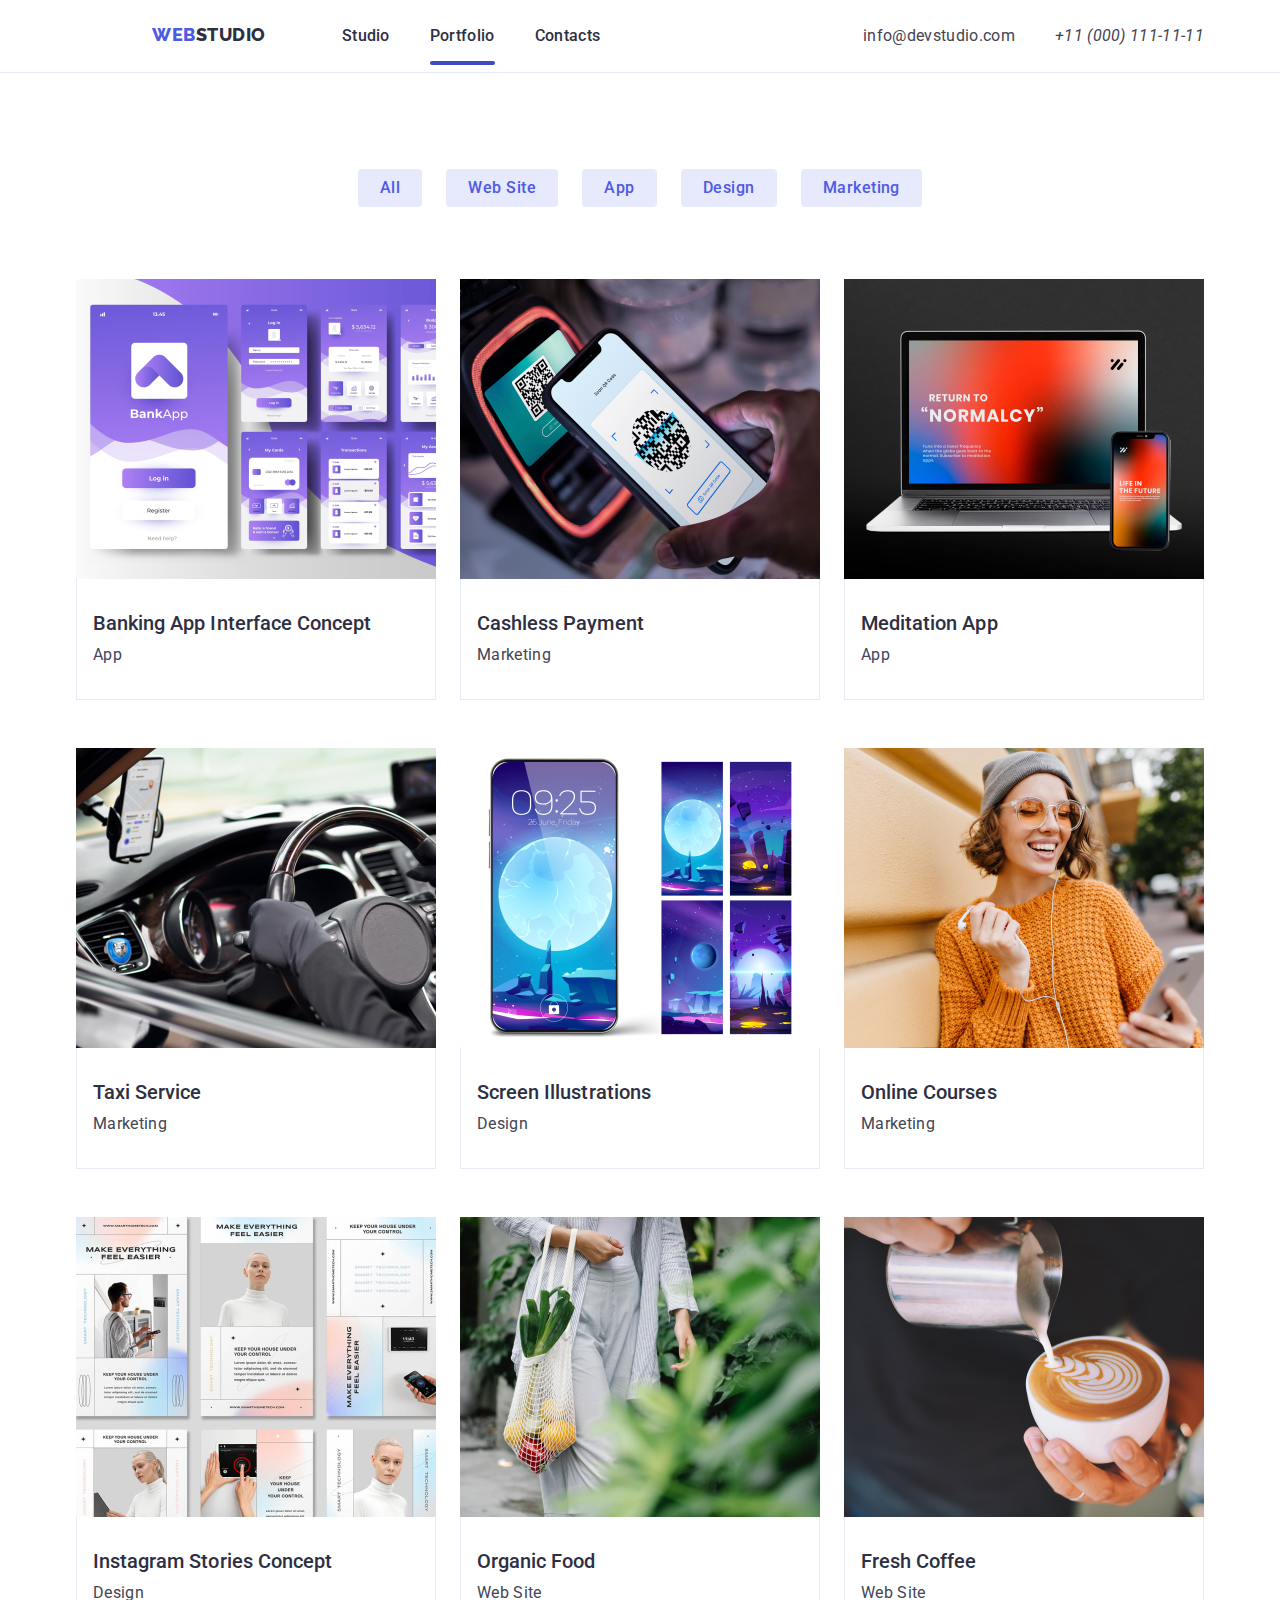
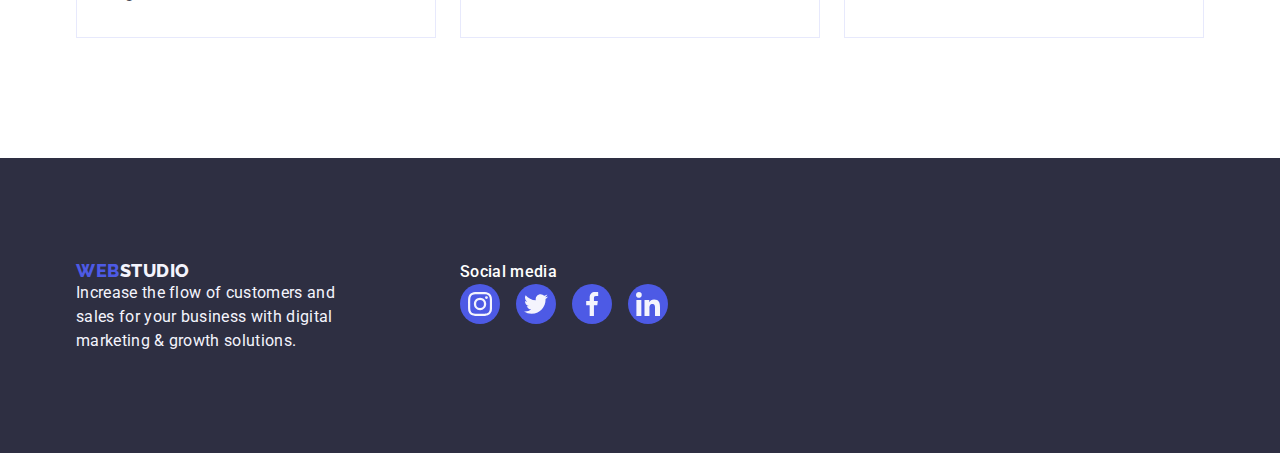
==== portfolio.html @ 5e553ab0 "Wersja do sprawdzeni" ====
<!DOCTYPE html>
<html lang="pl">
  <head>
    <meta charset="utf-8" />
    <meta name="viewport" content="width=device-width, initial-scale=1" />
    <link
      rel="stylesheet"
      href="https://cdnjs.cloudflare.com/ajax/libs/modern-normalize/1.1.0/modern-normalize.min.css"
    />
    <link rel="stylesheet" href="css/styles.css" />
    <link rel="preconnect" href="https://fonts.googleapis.com" />
    <link rel="preconnect" href="https://fonts.gstatic.com" crossorigin />
    <link
      href="https://fonts.googleapis.com/css2?family=Raleway:wght@700&family=Roboto:wght@400;500;700;900&display=swap"
      rel="stylesheet"
    />
    <title>Portfolio</title>
  </head>

  <body>
    <header class="composition">
      <div class="header">
        <div class="container">
          <div class="head">
            <nav class="navigation">
              <a href="index.html" class="navigation-logo"
                ><span class="navigation-logo-color"> WEB</span>STUDIO</a
              >
              <ul class="navigation-list list">
                <li class="navigation-list-item">
                  <a class="navigation-list-link link" href="index.html"
                    >Studio</a
                  >
                </li>
                <li class="navigation-list-item">
                  <a
                    class="navigation-list-link current link"
                    href="portfolio.html"
                    >Portfolio</a
                  >
                </li>
                <li class="navigation-list-item">
                  <a class="navigation-list-link link" href="#">Contacts</a>
                </li>
              </ul>
            </nav>
            <address class="address">
              <a class="address-mail link" href="mailto:info@devstudio.com"
                >info@devstudio.com</a
              >
              <a class="address-phone-number link" href="tel:+110001111111"
                >+11 (000) 111-11-11</a
              >
            </address>
          </div>
        </div>
      </div>
    </header>
    <main class="composition">
      <div class="main-portfolio">
        <div class="container">
          <section class="search">
            <button class="search-btn" type="button">All</button>
            <button class="search-btn" type="button">Web Site</button>
            <button class="search-btn" type="button">App</button>
            <button class="search-btn" type="button">Design</button>
            <button class="search-btn" type="button">Marketing</button>
          </section>
        </div>
        <section class="container">
          <ul class="main-portfolio-section list">
            <li class="portfolio-main-list-section">
              <img
                src="images/portfolio/Banking_app.jpg"
                alt="Banging app interface"
                width="360"
                height="300"
              />
              <div class="portfolio-main-list-card">
                <h2 class="portfolio-main-list-text">
                  Banking App Interface Concept
                </h2>
                <figure class="portfolio-main-list-description">App</figure>
              </div>
              <div class="portfolio-overlay">
                <p class="portfolio-overlay-text">
                  14 Stylish and User-Friendly App Design Concepts · Task
                  Manager App · Calorie Tracker App · Exotic Fruit Ecommerce App
                  · Cloud Storage App
                </p>
              </div>
            </li>
            <li class="portfolio-main-list-section">
              <img
                src="images/portfolio/Cashless_payment.jpg"
                alt="Cashless payment"
                width="360"
                height="300"
              />
              <div class="portfolio-main-list-card">
                <h2 class="portfolio-main-list-text">Cashless Payment</h2>
                <figure class="portfolio-main-list-description">
                  Marketing
                </figure>
              </div>
              <div class="portfolio-overlay">
                <p class="portfolio-overlay-text">
                  14 Stylish and User-Friendly App Design Concepts · Task
                  Manager App · Calorie Tracker App · Exotic Fruit Ecommerce App
                  · Cloud Storage App
                </p>
              </div>
            </li>
            <li class="portfolio-main-list-section">
              <img
                src="images/portfolio/Meditation_app.jpg"
                alt="Meditation app"
                width="360"
                height="300"
              />
              <div class="portfolio-main-list-card">
                <h2 class="portfolio-main-list-text">Meditation App</h2>
                <figure class="portfolio-main-list-description">App</figure>
              </div>
              <div class="portfolio-overlay">
                <p class="portfolio-overlay-text">
                  14 Stylish and User-Friendly App Design Concepts · Task
                  Manager App · Calorie Tracker App · Exotic Fruit Ecommerce App
                  · Cloud Storage App
                </p>
              </div>
            </li>
            <li class="portfolio-main-list-section">
              <img
                src="images/portfolio/Taxi_service.jpg"
                alt="Taxi service"
                width="360"
                height="300"
              />
              <div class="portfolio-main-list-card">
                <h2 class="portfolio-main-list-text">Taxi Service</h2>
                <figure class="portfolio-main-list-description">
                  Marketing
                </figure>
              </div>
              <div class="portfolio-overlay">
                <p class="portfolio-overlay-text">
                  14 Stylish and User-Friendly App Design Concepts · Task
                  Manager App · Calorie Tracker App · Exotic Fruit Ecommerce App
                  · Cloud Storage App
                </p>
              </div>
            </li>
            <li class="portfolio-main-list-section">
              <img
                src="images/portfolio/Screen_ilustrations.jpg"
                alt="Screen Illustrations"
                width="360"
                height="300"
              />
              <div class="portfolio-main-list-card">
                <h2 class="portfolio-main-list-text">Screen Illustrations</h2>
                <figure class="portfolio-main-list-description">Design</figure>
              </div>
              <div class="portfolio-overlay">
                <p class="portfolio-overlay-text">
                  14 Stylish and User-Friendly App Design Concepts · Task
                  Manager App · Calorie Tracker App · Exotic Fruit Ecommerce App
                  · Cloud Storage App
                </p>
              </div>
            </li>
            <li class="portfolio-main-list-section">
              <img
                src="images/portfolio/Online_courses.jpg"
                alt="Smiling girl"
                width="360"
                height="300"
              />
              <div class="portfolio-main-list-card">
                <h2 class="portfolio-main-list-text">Online Courses</h2>
                <figure class="portfolio-main-list-description">
                  Marketing
                </figure>
              </div>
              <div class="portfolio-overlay">
                <p class="portfolio-overlay-text">
                  14 Stylish and User-Friendly App Design Concepts · Task
                  Manager App · Calorie Tracker App · Exotic Fruit Ecommerce App
                  · Cloud Storage App
                </p>
              </div>
            </li>
            <li class="portfolio-main-list-section">
              <img
                src="images/portfolio/Instagram_stories.jpg"
                alt="Instagram stories Concept"
                width="360"
                height="300"
              />
              <div class="portfolio-main-list-card">
                <h2 class="portfolio-main-list-text">
                  Instagram Stories Concept
                </h2>
                <figure class="portfolio-main-list-description">Design</figure>
              </div>
              <div class="portfolio-overlay">
                <p class="portfolio-overlay-text">
                  14 Stylish and User-Friendly App Design Concepts · Task
                  Manager App · Calorie Tracker App · Exotic Fruit Ecommerce App
                  · Cloud Storage App
                </p>
              </div>
            </li>
            <li class="portfolio-main-list-section">
              <img
                src="images/portfolio/Organic_food.jpg"
                alt="Organic Food"
                width="360"
                height="300"
              />
              <div class="portfolio-main-list-card">
                <h2 class="portfolio-main-list-text">Organic Food</h2>
                <figure class="portfolio-main-list-description">
                  Web Site
                </figure>
              </div>
              <div class="portfolio-overlay">
                <p class="portfolio-overlay-text">
                  14 Stylish and User-Friendly App Design Concepts · Task
                  Manager App · Calorie Tracker App · Exotic Fruit Ecommerce App
                  · Cloud Storage App
                </p>
              </div>
            </li>
            <li class="portfolio-main-list-section">
              <img
                src="images/portfolio/Fresh_coffee.jpg"
                alt="Coffee"
                width="360"
                height="300"
              />
              <div class="portfolio-main-list-card">
                <h2 class="portfolio-main-list-text">Fresh Coffee</h2>
                <figure class="portfolio-main-list-description">
                  Web Site
                </figure>
              </div>
              <div class="portfolio-overlay">
                <p class="portfolio-overlay-text">
                  14 Stylish and User-Friendly App Design Concepts · Task
                  Manager App · Calorie Tracker App · Exotic Fruit Ecommerce App
                  · Cloud Storage App
                </p>
              </div>
            </li>
          </ul>
        </section>
      </div>
    </main>
    <footer class="composition">
      <div class="footer">
        <div class="container">
          <div class="footer-container-logo">
            <a href="index.html" class="navigation-logo logo-footer"
              ><span class="navigation-logo-color"> WEB</span>STUDIO
            </a>
            <p class="footer-mission">
              Increase the flow of customers and sales for your business with
              digital marketing & growth solutions.
            </p>
          </div>
          <div class="footer-container-social">
            <h3 class="footer-container-social-h3">social media</h3>
            <ul class="footer-container-social-icon">
              <li class="list">
                <a href="#0">
                  <svg
                    class="footer-container-social-icon-background"
                    width="40"
                    height="40"
                  >
                    <use
                      width="24"
                      height="24"
                      x="8"
                      y="8"
                      href="./images/icons.svg#icon-instagram-2"
                    ></use></svg
                ></a>
              </li>
              <li class="list">
                <a href="#0">
                  <svg
                    class="footer-container-social-icon-background"
                    width="40"
                    height="40"
                  >
                    <use
                      width="24"
                      height="24"
                      x="8"
                      y="8"
                      href="./images/icons.svg#icon-twitter-1"
                    ></use></svg
                ></a>
              </li>
              <li class="list">
                <a href="#0">
                  <svg
                    class="footer-container-social-icon-background"
                    width="40"
                    height="40"
                  >
                    <use
                      width="24"
                      height="24"
                      x="8"
                      y="8"
                      href="./images/icons.svg#icon-facebook-1"
                    ></use></svg
                ></a>
              </li>
              <li class="list">
                <a href="#0">
                  <svg
                    class="footer-container-social-icon-background"
                    width="40"
                    height="40"
                  >
                    <use
                      width="24"
                      height="24"
                      x="8"
                      y="8"
                      href="./images/icons.svg#icon-linkedin-1"
                    ></use></svg
                ></a>
              </li>
            </ul>
          </div>
        </div>
      </div>
    </footer>
  </body>
</html>
---- css/styles.css ----
:root {
  --main-font: 'Roboto';
  --secondary-font: 'Raleway';
  --iris: #4d5ae5;
  --ocean: #404bbf;
  --navyblue: #2e2f42;
  --green: #31d0aa;
  --slate: #434455;
  --lightslate: #8e8f99;
  --cornflower: #e7e9fc;
  --cloud: #f4f4fd;
  --navybluemodal: rgba(46, 47, 66, 0.4);
  --grey: rgba(46, 47, 66, 0.7);
  --white: #fff;
  --dairy: #fcfcfc;
}

body {
  font-family: var(--main-font), var(--secondary-font), sans-serif;
  background-color: var(--white);
  color: var(--navyblue);
}

.list {
  list-style-type: none;
}

.link {
  text-decoration: none;
  list-style-type: none;
}

.container {
  max-width: 1158px;
  margin: 0px auto;
  padding: 0 15px;
}

.composition {
  display: flex;
  justify-content: center;
}
/* ##### COMPONENTS ##### */
* {
  margin: 0px;
  padding: 0px;
}

/* ##### END COMPONENTS ##### */

/* ##### HEADER ##### */
.header {
  width: 1440px;
  border-bottom: 1px solid var(--cornflower);
  background: var(--white);
}

.head {
  display: flex;
  background: var(--white);
  justify-content: center;
  align-items: center;
  padding: 24px 0;
}
.head {
  display: flex;
  padding-left: 76px;
  align-items: center;
}

.head .navigation {
  display: flex;
  flex-direction: row;
}

.head .navigation-list {
  display: flex;
  padding-left: 76px;
  gap: 40px;
  align-items: center;
  flex-direction: row;
}

.head .address {
  display: flex;
  margin-left: auto;
  align-items: center;
  gap: 40px;
}

.navigation-logo {
  font-family: var(--secondary-font);
  color: var(--navyblue);
  font-weight: 800;
  font-size: 18px;
  line-height: 1.166;
  letter-spacing: 0.54px;
  text-decoration: none;
}
.navigation-logo:active {
  color: var(--navyblue);
}
.navigation-logo-color {
  color: var(--iris);
}

.link:visited {
  text-decoration: none;
}
.navigation-list-link {
  color: var(--navyblue);
  font-weight: 500;
  font-size: 16px;
  line-height: 1.5;
  list-style-type: none;
  letter-spacing: 0.32px;
}

.navigation-list-link:hover,
.navigation-list-link:focus,
.address-mail:hover,
.address-mail:focus,
.address-phone-number:hover,
.address-phone-number:focus {
  color: var(--ocean);
  transition: color cubic-bezier(0.4, 0, 0.2, 1) 250ms;
}
.navigation-list .current {
  position: relative;
}
.navigation-list .current::after {
  content: '';
  position: absolute;
  bottom: -20px;
  left: 0px;
  width: 100%;
  height: 4px;
  background: var(--ocean);
  border-radius: 2px;
}

.address-mail {
  font-style: normal;
}

.address-mail,
.address-phone-number {
  font-size: 16px;
  line-height: 1.5;
  letter-spacing: 0.32px;
  color: var(--slate);
}

/* ##### END HEADER ##### */

/* ##### MAIN ##### */
.section {
  display: flex;
  justify-content: center;
  align-items: center;
  width: 1440px;
}
.main > .section {
  padding: 120px 0px 0 0px;
}

.main > .section:first-child {
  padding: 188px 457px;
  max-width: 1440px;
  height: 600px;
  background-color: var(--navyblue);
  background: linear-gradient(rgba(46, 47, 66, 0.7), rgba(46, 47, 66, 0.7)),
    url('https://s3-alpha-sig.figma.com/img/7c8d/46d4/7e83b6c8ee4603ea892aa8aaebb3c5fe?Expires=1698624000&Signature=aGT5mwKkYtxeJ5qNd8kCYCpjpk6tlyXxhqmE6oCc2IS1Hy7IgMCgLRA~kX7S7DoM9Jr93JlGVG62akrlSMIRQ-vE9IXuMt0IUcTLXztinrEcHN1GaiopyOLXqv72piSOCHYYSlSZ7rUbfDLuAnpJAI~1yL8xqCtF30YWQ9QxPLbc5Z8gENQ17ik~wSvSva0BYOW9l64m6Mv~1j4SkTKJBZOmdc1NDu~aPzuMauCQNOJt3KfEAyn4RQ-FyQJEBdzBK5XUmqgTjJ1d8oO8hgmrJ2lvqst1Vmu7WbgkA8i4Cu2xD-c~7iHDGppFfjpf45W~BYEjJ7IXfcPa2rXtJbwIqg__&Key-Pair-Id=APKAQ4GOSFWCVNEHN3O4');
  background-size: cover;
  background-position: center;
}
.main > .section > .container {
  display: flex;
  align-items: center;
  flex-direction: column;
}
.main-texth1 {
  width: 496px;
  height: 120px;
  font-size: 56px;
  line-height: 1.071;
  text-align: center;
  letter-spacing: 1.12px;
  color: var(--white);
  margin-bottom: 46px;
}

.modal-btn {
  font-weight: 500;
  font-size: 16px;
  line-height: 24px;
  gap: 10px;
  display: flex;
  align-items: center;
  text-align: center;
  letter-spacing: 0.64px;
  color: var(--white);
  background: var(--iris);
  box-shadow: 0px 4px 4px rgba(0, 0, 0, 0.15);
  border: none;
  border-radius: 4px;
  padding: 16px 32px;
}

.modal-btn:hover,
.modal-btn:focus {
  background-color: var(--ocean);
  cursor: pointer;
  transition: background-color cubic-bezier(0.4, 0, 0.2, 1) 250ms;
}
/* ##### SECOND SECTION ##### */
.main-list {
  display: flex;
  justify-content: center;
  text-decoration: none;
  list-style-type: none;
  gap: 24px;
}

.main-list-texth3 {
  font-size: 20px;
  font-weight: 500;
  line-height: 1.143;
  letter-spacing: 0.03em;
  margin-bottom: 8px;
  text-transform: capitalize;
}

.main-list-texth3::first-letter {
  text-transform: uppercase;
}

.main-list-undertitle {
  font-family: 'Roboto';
  font-size: 16px;
  line-height: 1.5;
  letter-spacing: 0.32px;
  color: var(--slate);
  width: 264px;
}

.main-list-icon {
  width: 264px;
  height: 112px;
  border-radius: 4px;
  background: var(--cloud);
  padding: 24px 100px;
}

/* ##### SECOND SECTION EDN ##### */

/* ##### THIRD/FOURTH SECTION ##### */
.main > .section:nth-child(3) {
  padding-bottom: 120px;
}

.main > .section:nth-child(4) {
  background: var(--cloud, #f4f4fd);
  padding-bottom: 120px;
}
.main > .section:nth-child(5) {
  padding-bottom: 120px;
}

.main-texth2 {
  font-size: 36px;
  line-height: 1.166;
  text-align: center;
  letter-spacing: 0.03em;
  padding-bottom: 72px;
  text-transform: capitalize;
}

.main-list-team {
  display: flex;
  justify-content: center;
  text-decoration: none;
  list-style-type: none;
  gap: 24px;
}
.main-list-team-piciture {
  display: inline-flex;
  flex-direction: column;
  border-radius: 0px 0px 4px 4px;
  background: var(--white, #fff);
  box-shadow: 0px 2px 1px 0px rgba(46, 47, 66, 0.08),
    0px 1px 1px 0px rgba(46, 47, 66, 0.16),
    0px 1px 6px 0px rgba(46, 47, 66, 0.08);
}
.main-list-team-text {
  font-weight: 500;
  font-size: 20px;
  line-height: 1.187;
  text-align: center;
  letter-spacing: 0.03em;
  margin-top: 32px;
}

.main-list-team-under {
  font-size: 16px;
  line-height: 19px;
  text-align: center;
  letter-spacing: 0.03em;
  color: var(--slate);
  margin: 8px 0 8px 0;
}

.main-list-team-icon {
  display: flex;
  align-items: center;
  justify-content: center;
  gap: 24px;
  margin-bottom: 32px;
}

.main-list-team-icon-background {
  background-color: var(--iris);
  border-radius: 50%;
}

.main-list-team-icon-background:hover,
.main-list-team-icon-background:focus {
  background-color: var(--ocean);
  cursor: pointer;
  transition: background-color cubic-bezier(0.4, 0, 0.2, 1) 250ms;
}

.main-list-piciture-icon {
  border-radius: 4px;
  border: 1px solid var(--lightslate);
  padding: 16px 32px;
  fill: var(--lightslate);
}

.main-list-piciture-icon:hover,
.main-list-piciture-icon:focus {
  border: 1px solid var(--ocean);
  fill: var(--ocean);
  cursor: pointer;
  transition-property: border, fill;
  transition-duration: 250ms;
  transition-timing-function: cubic-bezier(0.4, 0, 0.2, 1);
}
/* ##### END MAIN ##### */

/* ##### FOOTER ##### */
.footer .logo-footer {
  color: var(--cloud);
  font-weight: 800;
}
.footer {
  background: var(--navyblue);
  padding-top: 101.5px;
  width: 1440px;
}

.footer-mission {
  font-family: var(--main-font);
  color: var(--cloud);
  font-size: 16px;
  line-height: 24px;
  letter-spacing: 0.32px;
  width: 264px;
  height: 72px;
}
.footer-container-logo {
  padding-right: 120px;
}

.footer-container-social {
  width: 208px;
  height: 80px;
}

.footer-container-social-h3 {
  font-size: 16px;
  font-style: normal;
  font-weight: 500;
  line-height: 24px;
  letter-spacing: 0.32px;
  color: var(--white);
}
.footer-container-social-h3::first-letter {
  text-transform: uppercase;
}

.footer > .container {
  display: flex;
  padding-bottom: 100px;
}
.footer-container-social-icon {
  display: flex;
  align-items: center;
  justify-content: center;
  gap: 16px;
}

.footer-container-social-icon-background {
  background-color: var(--iris);
  border-radius: 50%;
}

.footer-container-social-icon-background:hover,
.footer-container-social-icon-background:focus {
  background-color: var(--green);
  cursor: pointer;
  transition: background-color cubic-bezier(0.4, 0, 0.2, 1) 250ms;
}
/* ##### END FOOTER ##### */

/* ################# PORTFOLIO ################## */

/* ##### FILTR ##### */
.search {
  display: flex;
  justify-content: center;
  flex-wrap: wrap;
  gap: 24px;
  padding: 96px 0 72px 0;
}

.search-btn {
  font-weight: 500;
  font-size: 16px;
  line-height: 1.625;
  text-align: center;
  letter-spacing: 0.03em;
  color: var(--iris);
  padding: 6px 22px;
  background: var(--cornflower);
  border-radius: 4px;
  border: none;
}

.search-btn:hover,
.search-btn:focus {
  color: var(--white);
  background: var(--ocean);
  cursor: pointer;
  box-shadow: 0px 2px 2px 0px rgba(0, 0, 0, 0.12),
    0px 2px 1px 0px rgba(0, 0, 0, 0.08), 0px 3px 1px 0px rgba(0, 0, 0, 0.1);
  transition-property: color, background, box-shadow;
  transition-duration: 250ms;
  transition-timing-function: cubic-bezier(0.4, 0, 0.2, 1);
}

/* ##### END FILTR ##### */

/* ##### MAIN ##### */
.main-portfolio-section {
  display: flex;
  flex-wrap: wrap;
  column-gap: 24px;
  row-gap: 48px;
  padding-bottom: 120px;
}

.portfolio-main-list-text {
  font-size: 20px;
  font-weight: 500;
  line-height: 24px;
  letter-spacing: 0.04px;
  padding-top: 32px;
}

.portfolio-main-list-description {
  font-size: 16px;
  line-height: 24px;
  letter-spacing: 0.32px;
  color: var(--slate);
  padding-top: 8px;
  padding-bottom: 32px;
}

.portfolio-main-list-section {
  display: flex;
  flex-direction: column;
  align-items: flex-start;
  flex-shrink: 0;
  width: 360px;
  position: relative;
  overflow: hidden;
}
.portfolio-main-list-section:hover,
.portfolio-main-list-section:focus {
  box-shadow: 0px 2px 1px 0px rgba(46, 47, 66, 0.08),
    0px 1px 1px 0px rgba(46, 47, 66, 0.16),
    0px 1px 6px 0px rgba(46, 47, 66, 0.08);
  cursor: pointer;
  transition: box-shadow cubic-bezier(0.4, 0, 0.2, 1) 250ms;
}

.portfolio-main-list-card {
  border-bottom: 1px solid var(--cornflower, #e7e9fc);
  border-left: 1px solid var(--cornflower, #e7e9fc);
  border-right: 1px solid var(--cornflower, #e7e9fc);
  background: var(--white, #fff);
  width: 360px;
  padding: 0 16px;
  position: relative;
  z-index: 1;
}
.portfolio-overlay {
  position: absolute;
  top: 0;
  left: 0;
  width: 100%;
  height: 100%;
  background-color: var(--iris);
  transition: transform;
  transition-timing-function: cubic-bezier(0.4, 0, 0.2, 1);
  transition-duration: 250ms;
  transform: translatey(100%);
  display: flex;
  justify-content: center;
  align-items: flex-start;
  padding: 40px 32px 0 32px;
}
.portfolio-overlay-text {
  line-height: 24px;
  letter-spacing: 0.32px;
  color: var(--cloud);
}

.portfolio-main-list-section:hover .portfolio-overlay {
  transform: translateY(0);
}
/* ##### END MAIN ##### */

/* ##### MODAL #####*/
.modal-window {
  position: fixed;
  left: 0;
  top: 0;
  width: 100%;
  height: 100%;
  display: flex;
  justify-content: center;
  align-items: center;
  opacity: 1;
  pointer-events: all;
  background-color: var(--navybluemodal);
  transition: opacity;
  transition-timing-function: cubic-bezier(0.4, 0, 0.2, 1);
  transition-duration: 250ms;
}
.modal-window.is-hidden {
  opacity: 0;
  pointer-events: none;
  visibility: hidden;
}

.modal-body {
  background-color: var(--dairy);
  width: 408px;
  height: 584px;
  border-radius: 4px;
  box-shadow: 0px 2px 1px 0px rgba(0, 0, 0, 0.2),
    0px 1px 3px 0px rgba(0, 0, 0, 0.12), 0px 1px 1px 0px rgba(0, 0, 0, 0.14);
}
.modal-close {
  background: none;
  display: flex;
  justify-content: center;
  align-items: center;
  border: none;
  position: relative;
  top: 36px;
  left: calc(100% - 36px);
}
.modal-close-bg {
  width: 24px;
  height: 24px;
  z-index: 1;
  position: absolute;
}
.modal-close-x {
  fill: var(--navyblue);
  width: 8px;
  height: 8px;
  z-index: 2;
  position: absolute;
}
/* ##### END-MODAL #####*/
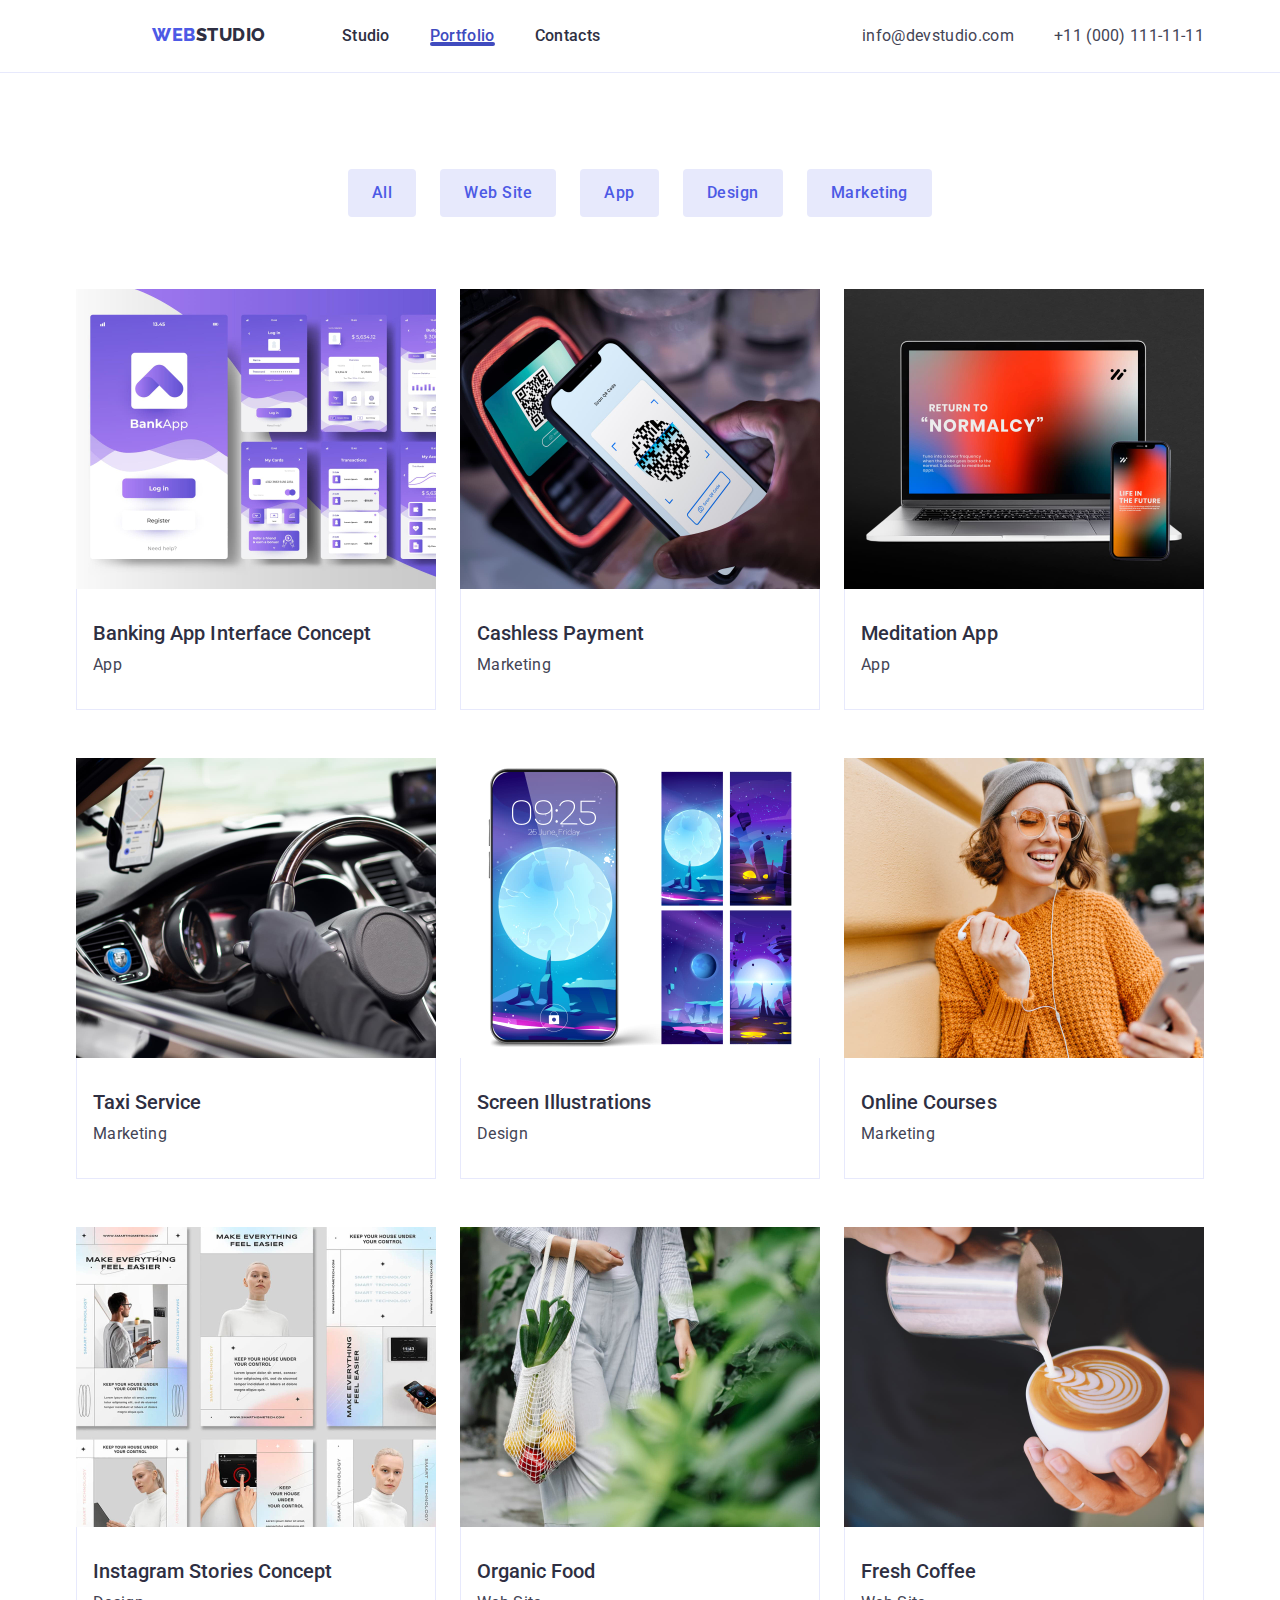
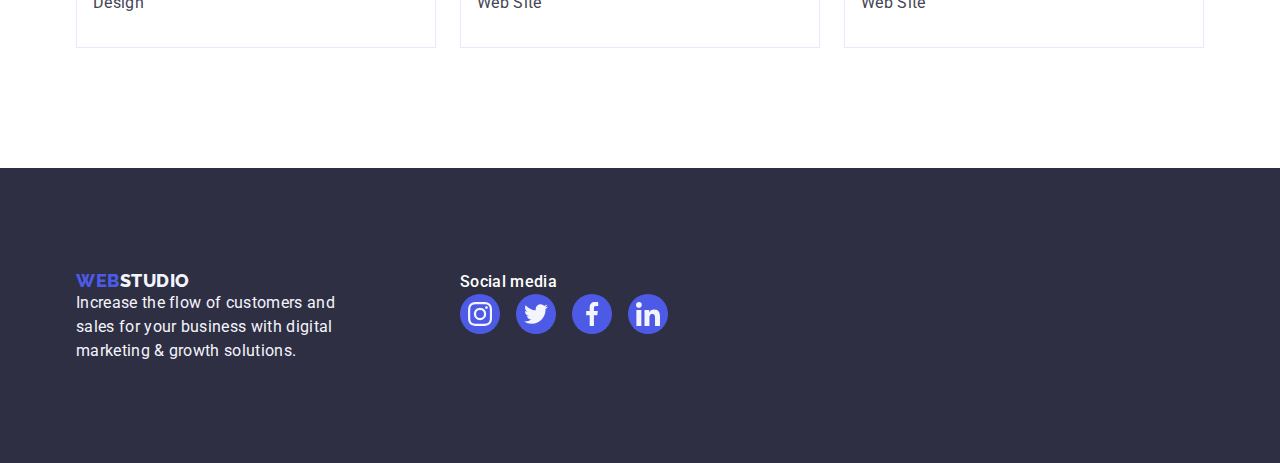
==== commit b542bf5b: "portfolio.html" ====
--- a/portfolio.html
+++ b/portfolio.html
@@ -18,56 +18,53 @@
   </head>
 
   <body>
-    <header class="composition">
-      <div class="header">
-        <div class="container">
-          <div class="head">
-            <nav class="navigation">
-              <a href="index.html" class="navigation-logo"
-                ><span class="navigation-logo-color"> WEB</span>STUDIO</a
+    <header class="header">
+      <div class="container head">
+        <nav class="navigation">
+          <a href="index.html" class="navigation-logo"
+            ><span class="navigation-logo-color"> WEB</span>STUDIO</a
+          >
+          <ul class="navigation-list list">
+            <li class="navigation-list-item">
+              <a class="navigation-list-link link" href="index.html">Studio</a>
+            </li>
+            <li class="navigation-list-item">
+              <a class="navigation-list-link current link" href="portfolio.html"
+                >Portfolio</a
               >
-              <ul class="navigation-list list">
-                <li class="navigation-list-item">
-                  <a class="navigation-list-link link" href="index.html"
-                    >Studio</a
-                  >
-                </li>
-                <li class="navigation-list-item">
-                  <a
-                    class="navigation-list-link current link"
-                    href="portfolio.html"
-                    >Portfolio</a
-                  >
-                </li>
-                <li class="navigation-list-item">
-                  <a class="navigation-list-link link" href="#">Contacts</a>
-                </li>
-              </ul>
-            </nav>
-            <address class="address">
-              <a class="address-mail link" href="mailto:info@devstudio.com"
+            </li>
+            <li class="navigation-list-item">
+              <a class="navigation-list-link link" href="#">Contacts</a>
+            </li>
+          </ul>
+        </nav>
+        <address class="address">
+          <ul class="addres-list list">
+            <li>
+              <a class="contact link" href="mailto:info@devstudio.com"
                 >info@devstudio.com</a
               >
-              <a class="address-phone-number link" href="tel:+110001111111"
+            </li>
+            <li>
+              <a class="contact link" href="tel:+110001111111"
                 >+11 (000) 111-11-11</a
               >
-            </address>
-          </div>
-        </div>
+            </li>
+          </ul>
+        </address>
       </div>
     </header>
-    <main class="composition">
-      <div class="main-portfolio">
+    <main class="main-portfolio">
+      <section class="">
         <div class="container">
-          <section class="search">
-            <button class="search-btn" type="button">All</button>
-            <button class="search-btn" type="button">Web Site</button>
-            <button class="search-btn" type="button">App</button>
-            <button class="search-btn" type="button">Design</button>
-            <button class="search-btn" type="button">Marketing</button>
-          </section>
-        </div>
-        <section class="container">
+          <ul class="search list">
+            <li><button class="search-btn" type="button">All</button></li>
+            <li><button class="search-btn" type="button">Web Site</button></li>
+            <li><button class="search-btn" type="button">App</button></li>
+            <li><button class="search-btn" type="button">Design</button></li>
+            <li><button class="search-btn" type="button">Marketing</button></li>
+          </ul>
+
           <ul class="main-portfolio-section list">
             <li class="portfolio-main-list-section">
               <img
@@ -255,90 +252,88 @@
               </div>
             </li>
           </ul>
-        </section>
-      </div>
+        </div>
+      </section>
     </main>
-    <footer class="composition">
-      <div class="footer">
-        <div class="container">
-          <div class="footer-container-logo">
-            <a href="index.html" class="navigation-logo logo-footer"
-              ><span class="navigation-logo-color"> WEB</span>STUDIO
-            </a>
-            <p class="footer-mission">
-              Increase the flow of customers and sales for your business with
-              digital marketing & growth solutions.
-            </p>
-          </div>
-          <div class="footer-container-social">
-            <h3 class="footer-container-social-h3">social media</h3>
-            <ul class="footer-container-social-icon">
-              <li class="list">
-                <a href="#0">
-                  <svg
-                    class="footer-container-social-icon-background"
-                    width="40"
-                    height="40"
-                  >
-                    <use
-                      width="24"
-                      height="24"
-                      x="8"
-                      y="8"
-                      href="./images/icons.svg#icon-instagram-2"
-                    ></use></svg
-                ></a>
-              </li>
-              <li class="list">
-                <a href="#0">
-                  <svg
-                    class="footer-container-social-icon-background"
-                    width="40"
-                    height="40"
-                  >
-                    <use
-                      width="24"
-                      height="24"
-                      x="8"
-                      y="8"
-                      href="./images/icons.svg#icon-twitter-1"
-                    ></use></svg
-                ></a>
-              </li>
-              <li class="list">
-                <a href="#0">
-                  <svg
-                    class="footer-container-social-icon-background"
-                    width="40"
-                    height="40"
-                  >
-                    <use
-                      width="24"
-                      height="24"
-                      x="8"
-                      y="8"
-                      href="./images/icons.svg#icon-facebook-1"
-                    ></use></svg
-                ></a>
-              </li>
-              <li class="list">
-                <a href="#0">
-                  <svg
-                    class="footer-container-social-icon-background"
-                    width="40"
-                    height="40"
-                  >
-                    <use
-                      width="24"
-                      height="24"
-                      x="8"
-                      y="8"
-                      href="./images/icons.svg#icon-linkedin-1"
-                    ></use></svg
-                ></a>
-              </li>
-            </ul>
-          </div>
+    <footer class="footer">
+      <div class="container">
+        <div class="footer-container-logo">
+          <a href="index.html" class="navigation-logo logo-footer"
+            ><span class="navigation-logo-color"> WEB</span>STUDIO
+          </a>
+          <p class="footer-mission">
+            Increase the flow of customers and sales for your business with
+            digital marketing & growth solutions.
+          </p>
+        </div>
+        <div class="footer-container-social">
+          <h3 class="footer-container-social-h3">social media</h3>
+          <ul class="footer-container-social-icon">
+            <li class="list">
+              <a class="footer-container-social-icon-link" href="#0">
+                <svg
+                  class="footer-container-social-icon-background"
+                  width="40"
+                  height="40"
+                >
+                  <use
+                    width="24"
+                    height="24"
+                    x="8"
+                    y="8"
+                    href="./images/icons.svg#icon-instagram-2"
+                  ></use></svg
+              ></a>
+            </li>
+            <li class="list">
+              <a class="footer-container-social-icon-link" href="#0">
+                <svg
+                  class="footer-container-social-icon-background"
+                  width="40"
+                  height="40"
+                >
+                  <use
+                    width="24"
+                    height="24"
+                    x="8"
+                    y="8"
+                    href="./images/icons.svg#icon-twitter-1"
+                  ></use></svg
+              ></a>
+            </li>
+            <li class="list">
+              <a class="footer-container-social-icon-link" href="#0">
+                <svg
+                  class="footer-container-social-icon-background"
+                  width="40"
+                  height="40"
+                >
+                  <use
+                    width="24"
+                    height="24"
+                    x="8"
+                    y="8"
+                    href="./images/icons.svg#icon-facebook-1"
+                  ></use></svg
+              ></a>
+            </li>
+            <li class="list">
+              <a class="footer-container-social-icon-link" href="#0">
+                <svg
+                  class="footer-container-social-icon-background"
+                  width="40"
+                  height="40"
+                >
+                  <use
+                    width="24"
+                    height="24"
+                    x="8"
+                    y="8"
+                    href="./images/icons.svg#icon-linkedin-1"
+                  ></use></svg
+              ></a>
+            </li>
+          </ul>
         </div>
       </div>
     </footer>
--- a/css/styles.css
+++ b/css/styles.css
@@ -36,10 +36,6 @@
   padding: 0 15px;
 }
 
-.composition {
-  display: flex;
-  justify-content: center;
-}
 /* ##### COMPONENTS ##### */
 * {
   margin: 0px;
@@ -50,30 +46,29 @@
 
 /* ##### HEADER ##### */
 .header {
-  width: 1440px;
   border-bottom: 1px solid var(--cornflower);
   background: var(--white);
+  max-width: 1440px;
+  margin: auto;
 }
 
 .head {
   display: flex;
-  background: var(--white);
-  justify-content: center;
-  align-items: center;
-  padding: 24px 0;
+  justify-content: space-between;
+  align-items: center;
+  flex-wrap: wrap;
 }
 .head {
-  display: flex;
-  padding-left: 76px;
-  align-items: center;
-}
-
-.head .navigation {
-  display: flex;
   flex-direction: row;
 }
 
-.head .navigation-list {
+.navigation {
+  display: flex;
+  flex-direction: row;
+  padding: 24px 0 24px 76px;
+}
+
+.navigation-list {
   display: flex;
   padding-left: 76px;
   gap: 40px;
@@ -81,7 +76,7 @@
   flex-direction: row;
 }
 
-.head .address {
+.address {
   display: flex;
   margin-left: auto;
   align-items: center;
@@ -114,41 +109,45 @@
   line-height: 1.5;
   list-style-type: none;
   letter-spacing: 0.32px;
+  transition-property: color;
+  transition-timing-function: cubic-bezier(0.4, 0, 0.2, 1);
+  transition-duration: 250ms;
 }
 
 .navigation-list-link:hover,
 .navigation-list-link:focus,
-.address-mail:hover,
-.address-mail:focus,
-.address-phone-number:hover,
-.address-phone-number:focus {
+.contact:hover,
+.contact:focus {
   color: var(--ocean);
-  transition: color cubic-bezier(0.4, 0, 0.2, 1) 250ms;
 }
 .navigation-list .current {
   position: relative;
+  color: var(--ocean);
 }
 .navigation-list .current::after {
   content: '';
   position: absolute;
-  bottom: -20px;
+  bottom: -1px;
   left: 0px;
   width: 100%;
   height: 4px;
-  background: var(--ocean);
+  background-color: var(--ocean);
   border-radius: 2px;
 }
 
-.address-mail {
-  font-style: normal;
-}
-
-.address-mail,
-.address-phone-number {
+.contact {
   font-size: 16px;
   line-height: 1.5;
   letter-spacing: 0.32px;
   color: var(--slate);
+  transition: color 250ms cubic-bezier(0.4, 0, 0.2, 1);
+  font-style: normal;
+}
+.addres-list {
+  display: flex;
+  justify-content: center;
+  align-items: center;
+  gap: 40px;
 }
 
 /* ##### END HEADER ##### */
@@ -158,7 +157,8 @@
   display: flex;
   justify-content: center;
   align-items: center;
-  width: 1440px;
+  max-width: 1440px;
+  margin: auto;
 }
 .main > .section {
   padding: 120px 0px 0 0px;
@@ -168,6 +168,7 @@
   padding: 188px 457px;
   max-width: 1440px;
   height: 600px;
+  margin: auto;
   background-color: var(--navyblue);
   background: linear-gradient(rgba(46, 47, 66, 0.7), rgba(46, 47, 66, 0.7)),
     url('https://s3-alpha-sig.figma.com/img/7c8d/46d4/7e83b6c8ee4603ea892aa8aaebb3c5fe?Expires=1698624000&Signature=aGT5mwKkYtxeJ5qNd8kCYCpjpk6tlyXxhqmE6oCc2IS1Hy7IgMCgLRA~kX7S7DoM9Jr93JlGVG62akrlSMIRQ-vE9IXuMt0IUcTLXztinrEcHN1GaiopyOLXqv72piSOCHYYSlSZ7rUbfDLuAnpJAI~1yL8xqCtF30YWQ9QxPLbc5Z8gENQ17ik~wSvSva0BYOW9l64m6Mv~1j4SkTKJBZOmdc1NDu~aPzuMauCQNOJt3KfEAyn4RQ-FyQJEBdzBK5XUmqgTjJ1d8oO8hgmrJ2lvqst1Vmu7WbgkA8i4Cu2xD-c~7iHDGppFfjpf45W~BYEjJ7IXfcPa2rXtJbwIqg__&Key-Pair-Id=APKAQ4GOSFWCVNEHN3O4');
@@ -205,13 +206,15 @@
   border: none;
   border-radius: 4px;
   padding: 16px 32px;
+  transition-property: background-color;
+  transition-timing-function: cubic-bezier(0.4, 0, 0.2, 1);
+  transition-duration: 250ms;
 }
 
 .modal-btn:hover,
 .modal-btn:focus {
   background-color: var(--ocean);
   cursor: pointer;
-  transition: background-color cubic-bezier(0.4, 0, 0.2, 1) 250ms;
 }
 /* ##### SECOND SECTION ##### */
 .main-list {
@@ -321,30 +324,44 @@
 .main-list-team-icon-background {
   background-color: var(--iris);
   border-radius: 50%;
+  display: flex;
+  justify-content: center;
+  align-items: center;
+  transition: background-color 250ms cubic-bezier(0.4, 0, 0.2, 1);
 }
 
 .main-list-team-icon-background:hover,
 .main-list-team-icon-background:focus {
   background-color: var(--ocean);
   cursor: pointer;
-  transition: background-color cubic-bezier(0.4, 0, 0.2, 1) 250ms;
-}
-
-.main-list-piciture-icon {
+}
+.main-list-customer {
+  width: 168px;
+  height: 88px;
+}
+
+.main-list-customer-link {
   border-radius: 4px;
   border: 1px solid var(--lightslate);
-  padding: 16px 32px;
-  fill: var(--lightslate);
-}
-
-.main-list-piciture-icon:hover,
-.main-list-piciture-icon:focus {
-  border: 1px solid var(--ocean);
-  fill: var(--ocean);
-  cursor: pointer;
-  transition-property: border, fill;
+  display: flex;
+  justify-content: center;
+  align-items: center;
+  color: var(--lightslate);
+  transition-property: border-color, color;
   transition-duration: 250ms;
   transition-timing-function: cubic-bezier(0.4, 0, 0.2, 1);
+}
+
+.main-list-customer-icon {
+  padding: 16px 32px;
+  fill: currentColor;
+}
+
+.main-list-customer-link:hover,
+.main-list-customer-link:focus {
+  border-color: var(--ocean);
+  color: var(--ocean);
+  cursor: pointer;
 }
 /* ##### END MAIN ##### */
 
@@ -356,7 +373,8 @@
 .footer {
   background: var(--navyblue);
   padding-top: 101.5px;
-  width: 1440px;
+  max-width: 1440px;
+  margin: auto;
 }
 
 .footer-mission {
@@ -400,16 +418,21 @@
   gap: 16px;
 }
 
-.footer-container-social-icon-background {
+.footer-container-social-icon-link {
   background-color: var(--iris);
   border-radius: 50%;
-}
-
-.footer-container-social-icon-background:hover,
-.footer-container-social-icon-background:focus {
+  display: flex;
+  justify-content: center;
+  align-items: center;
+  transition-property: background-color;
+  transition-timing-function: cubic-bezier(0.4, 0, 0.2, 1);
+  transition-duration: 250ms;
+}
+
+.footer-container-social-icon-link:hover,
+.footer-container-social-icon-link:focus {
   background-color: var(--green);
   cursor: pointer;
-  transition: background-color cubic-bezier(0.4, 0, 0.2, 1) 250ms;
 }
 /* ##### END FOOTER ##### */
 
@@ -427,26 +450,31 @@
 .search-btn {
   font-weight: 500;
   font-size: 16px;
-  line-height: 1.625;
+  line-height: 1.5;
   text-align: center;
   letter-spacing: 0.03em;
   color: var(--iris);
-  padding: 6px 22px;
-  background: var(--cornflower);
+  padding: 12px 24px;
+  background-color: var(--cornflower);
   border-radius: 4px;
   border: none;
+  transition: color 250ms cubic-bezier(0.4, 0, 0.2, 1),
+    background-color 250ms cubic-bezier(0.4, 0, 0.2, 1),
+    border-color 250ms cubic-bezier(0.4, 0, 0.2, 1),
+    box-shadow 250ms cubic-bezier(0.4, 0, 0.2, 1);
+  /* transition-property: color, background, box-shadow;
+    transition-duration: 250ms;
+    transition-timing-function: cubic-bezier(0.4, 0, 0.2, 1); */
 }
 
 .search-btn:hover,
 .search-btn:focus {
   color: var(--white);
-  background: var(--ocean);
+  background-color: var(--ocean);
+  border-color: var(--ocean);
   cursor: pointer;
   box-shadow: 0px 2px 2px 0px rgba(0, 0, 0, 0.12),
     0px 2px 1px 0px rgba(0, 0, 0, 0.08), 0px 3px 1px 0px rgba(0, 0, 0, 0.1);
-  transition-property: color, background, box-shadow;
-  transition-duration: 250ms;
-  transition-timing-function: cubic-bezier(0.4, 0, 0.2, 1);
 }
 
 /* ##### END FILTR ##### */
@@ -485,6 +513,9 @@
   width: 360px;
   position: relative;
   overflow: hidden;
+  transition-property: box-shadow;
+  transition-timing-function: cubic-bezier(0.4, 0, 0.2, 1);
+  transition-duration: 250ms;
 }
 .portfolio-main-list-section:hover,
 .portfolio-main-list-section:focus {
@@ -492,7 +523,6 @@
     0px 1px 1px 0px rgba(46, 47, 66, 0.16),
     0px 1px 6px 0px rgba(46, 47, 66, 0.08);
   cursor: pointer;
-  transition: box-shadow cubic-bezier(0.4, 0, 0.2, 1) 250ms;
 }
 
 .portfolio-main-list-card {
@@ -522,8 +552,9 @@
   padding: 40px 32px 0 32px;
 }
 .portfolio-overlay-text {
-  line-height: 24px;
-  letter-spacing: 0.32px;
+  font-size: 16px;
+  line-height: 1.5;
+  letter-spacing: 0.02em;
   color: var(--cloud);
 }
 
@@ -545,7 +576,7 @@
   opacity: 1;
   pointer-events: all;
   background-color: var(--navybluemodal);
-  transition: opacity;
+  transition: opacity, visibility;
   transition-timing-function: cubic-bezier(0.4, 0, 0.2, 1);
   transition-duration: 250ms;
 }
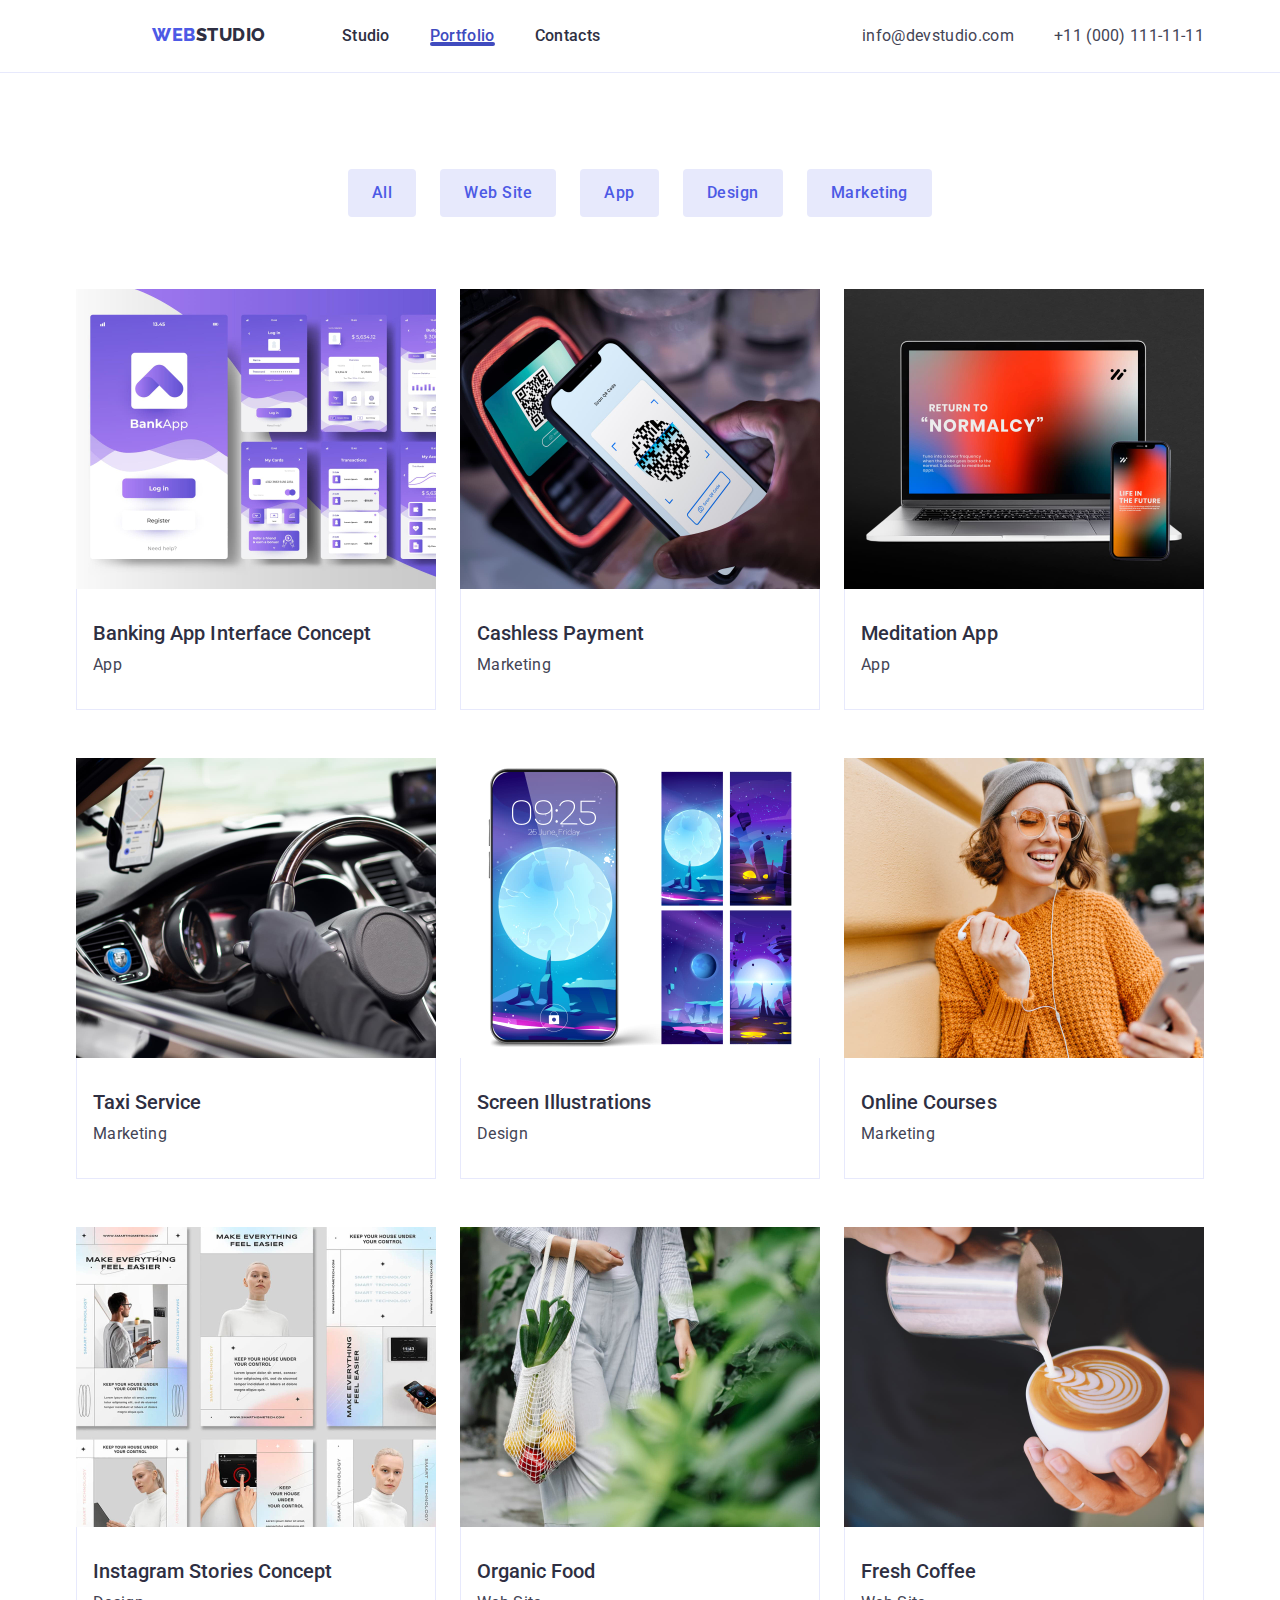
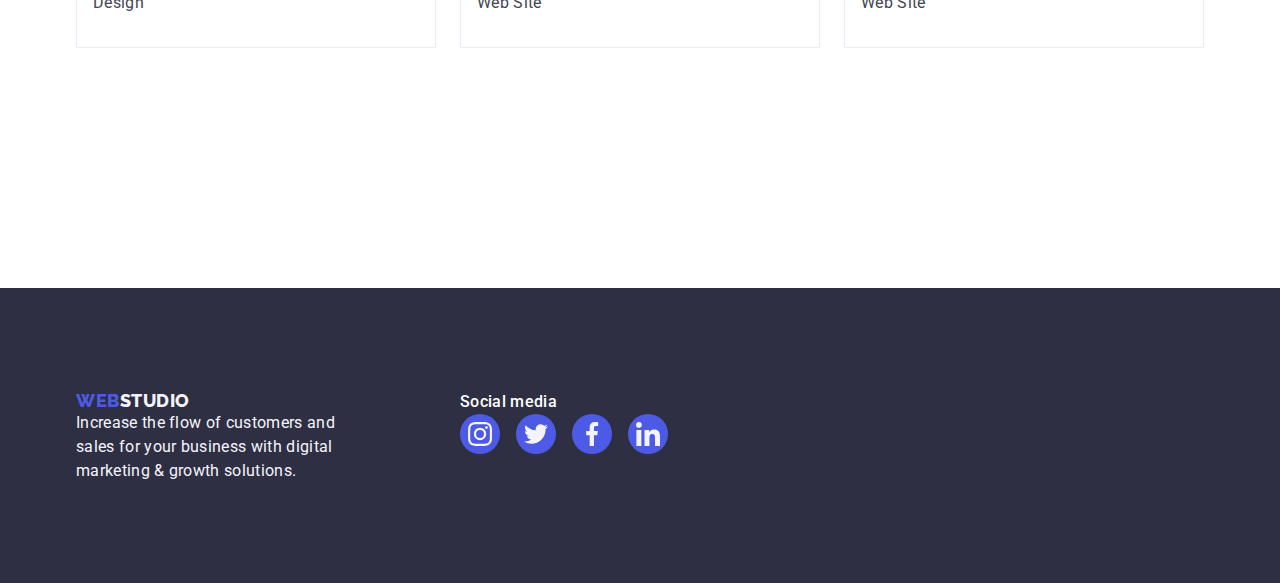
==== commit 031fd0f8: "portfolio.html" ====
--- a/portfolio.html
+++ b/portfolio.html
@@ -55,16 +55,16 @@
       </div>
     </header>
     <main class="main-portfolio">
-      <section class="">
+      <section class="main-portfolio-section">
         <div class="container">
+          <h1 class="visually-hidden">111</h1>
           <ul class="search list">
-            <li><button class="search-btn" type="button">All</button></li>
+            <li><button type="button" class="search-btn">All</button></li>
             <li><button class="search-btn" type="button">Web Site</button></li>
             <li><button class="search-btn" type="button">App</button></li>
             <li><button class="search-btn" type="button">Design</button></li>
             <li><button class="search-btn" type="button">Marketing</button></li>
           </ul>
-
           <ul class="main-portfolio-section list">
             <li class="portfolio-main-list-section">
               <img
--- a/css/styles.css
+++ b/css/styles.css
@@ -480,6 +480,19 @@
 /* ##### END FILTR ##### */
 
 /* ##### MAIN ##### */
+.visually-hidden {
+  position: absolute;
+  width: 1px;
+  height: 1px;
+  margin: -1px;
+  border: 0;
+  padding: 0;
+  white-space: nowrap;
+  clip-path: inset(100%);
+  clip: rect(0 0 0 0);
+  overflow: hidden;
+}
+
 .main-portfolio-section {
   display: flex;
   flex-wrap: wrap;
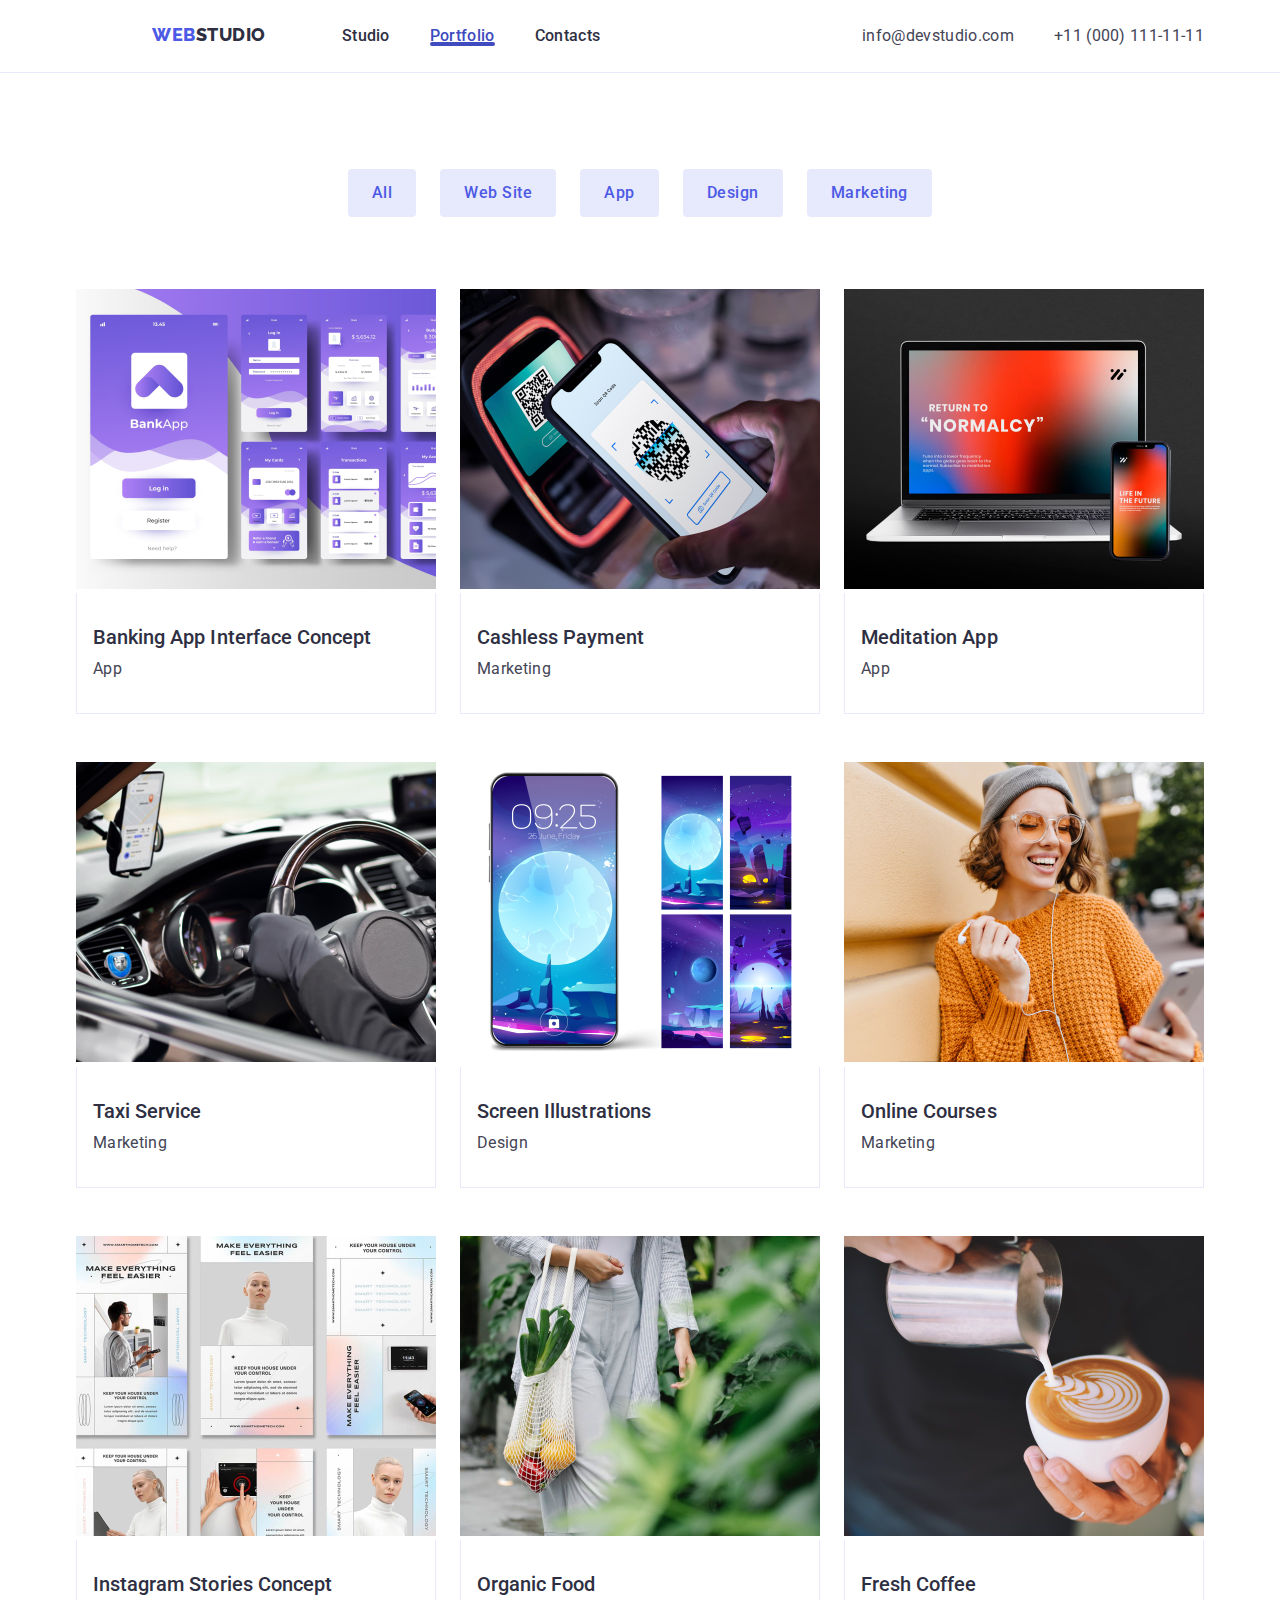
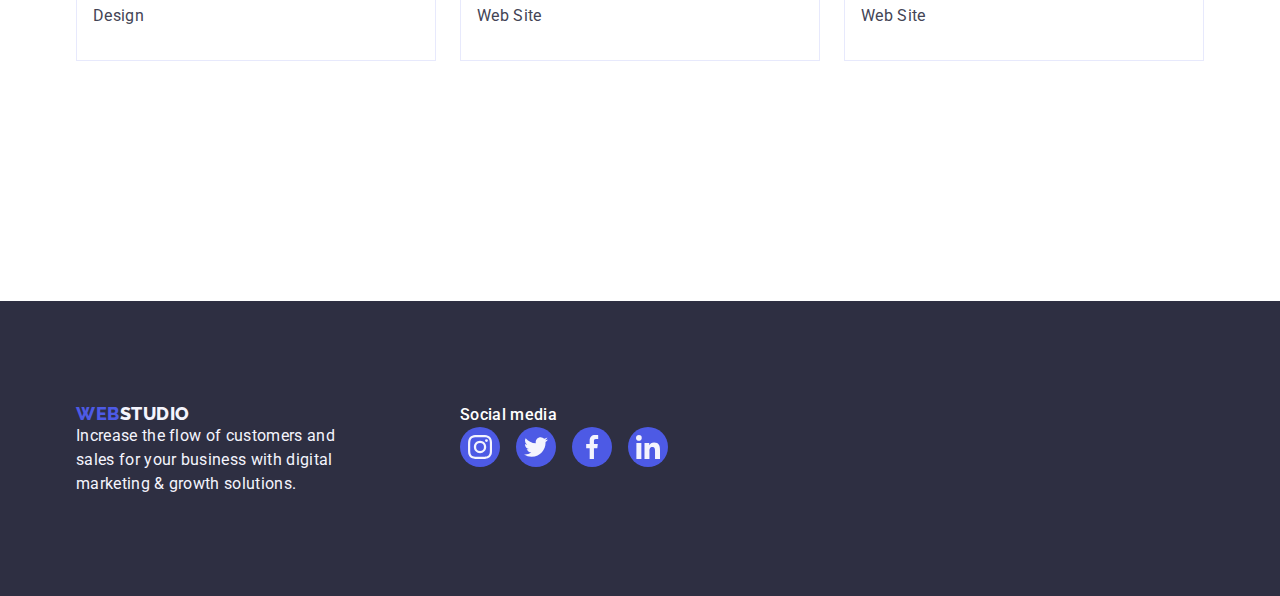
==== commit cd2ce339: "portfolio.html" ====
--- a/portfolio.html
+++ b/portfolio.html
@@ -67,25 +67,27 @@
           </ul>
           <ul class="main-portfolio-section list">
             <li class="portfolio-main-list-section">
-              <img
-                src="images/portfolio/Banking_app.jpg"
-                alt="Banging app interface"
-                width="360"
-                height="300"
-              />
-              <div class="portfolio-main-list-card">
-                <h2 class="portfolio-main-list-text">
-                  Banking App Interface Concept
-                </h2>
-                <figure class="portfolio-main-list-description">App</figure>
-              </div>
-              <div class="portfolio-overlay">
-                <p class="portfolio-overlay-text">
-                  14 Stylish and User-Friendly App Design Concepts · Task
-                  Manager App · Calorie Tracker App · Exotic Fruit Ecommerce App
-                  · Cloud Storage App
-                </p>
-              </div>
+              <a href="" class="link portfolio-main-list-link">
+                <div class="portfolio-overlay">
+                  <img
+                    src="images/portfolio/Banking_app.jpg"
+                    alt="Banging app interface"
+                    width="360"
+                    height="300"
+                  />
+                  <p class="portfolio-overlay-text">
+                    14 Stylish and User-Friendly App Design Concepts · Task
+                    Manager App · Calorie Tracker App · Exotic Fruit Ecommerce
+                    App · Cloud Storage App
+                  </p>
+                </div>
+                <div class="portfolio-main-list-card">
+                  <h2 class="portfolio-main-list-text">
+                    Banking App Interface Concept
+                  </h2>
+                  <figure class="portfolio-main-list-description">App</figure>
+                </div>
+              </a>
             </li>
             <li class="portfolio-main-list-section">
               <img
--- a/css/styles.css
+++ b/css/styles.css
@@ -507,6 +507,7 @@
   line-height: 24px;
   letter-spacing: 0.04px;
   padding-top: 32px;
+  color: var(--navyblue);
 }
 
 .portfolio-main-list-description {
@@ -519,23 +520,20 @@
 }
 
 .portfolio-main-list-section {
-  display: flex;
-  flex-direction: column;
-  align-items: flex-start;
-  flex-shrink: 0;
   width: 360px;
-  position: relative;
-  overflow: hidden;
-  transition-property: box-shadow;
-  transition-timing-function: cubic-bezier(0.4, 0, 0.2, 1);
-  transition-duration: 250ms;
-}
-.portfolio-main-list-section:hover,
-.portfolio-main-list-section:focus {
+}
+
+.portfolio-main-list-link:hover,
+.portfolio-main-list-link:focus {
   box-shadow: 0px 2px 1px 0px rgba(46, 47, 66, 0.08),
     0px 1px 1px 0px rgba(46, 47, 66, 0.16),
     0px 1px 6px 0px rgba(46, 47, 66, 0.08);
   cursor: pointer;
+}
+.portfolio-main-list-link {
+  transition-property: box-shadow;
+  transition-timing-function: cubic-bezier(0.4, 0, 0.2, 1);
+  transition-duration: 250ms;
 }
 
 .portfolio-main-list-card {
@@ -545,33 +543,32 @@
   background: var(--white, #fff);
   width: 360px;
   padding: 0 16px;
+}
+.portfolio-overlay {
   position: relative;
-  z-index: 1;
-}
-.portfolio-overlay {
+  overflow: hidden;
+}
+
+.portfolio-overlay-text {
   position: absolute;
   top: 0;
   left: 0;
   width: 100%;
   height: 100%;
   background-color: var(--iris);
+  font-size: 16px;
+  line-height: 1.5;
+  letter-spacing: 0.02em;
+  color: var(--cloud);
   transition: transform;
   transition-timing-function: cubic-bezier(0.4, 0, 0.2, 1);
   transition-duration: 250ms;
   transform: translatey(100%);
-  display: flex;
-  justify-content: center;
-  align-items: flex-start;
   padding: 40px 32px 0 32px;
 }
-.portfolio-overlay-text {
-  font-size: 16px;
-  line-height: 1.5;
-  letter-spacing: 0.02em;
-  color: var(--cloud);
-}
-
-.portfolio-main-list-section:hover .portfolio-overlay {
+
+.portfolio-main-list-link:hover .portfolio-overlay-text,
+.portfolio-main-list-link:focus .portfolio-overlay-text {
   transform: translateY(0);
 }
 /* ##### END MAIN ##### */
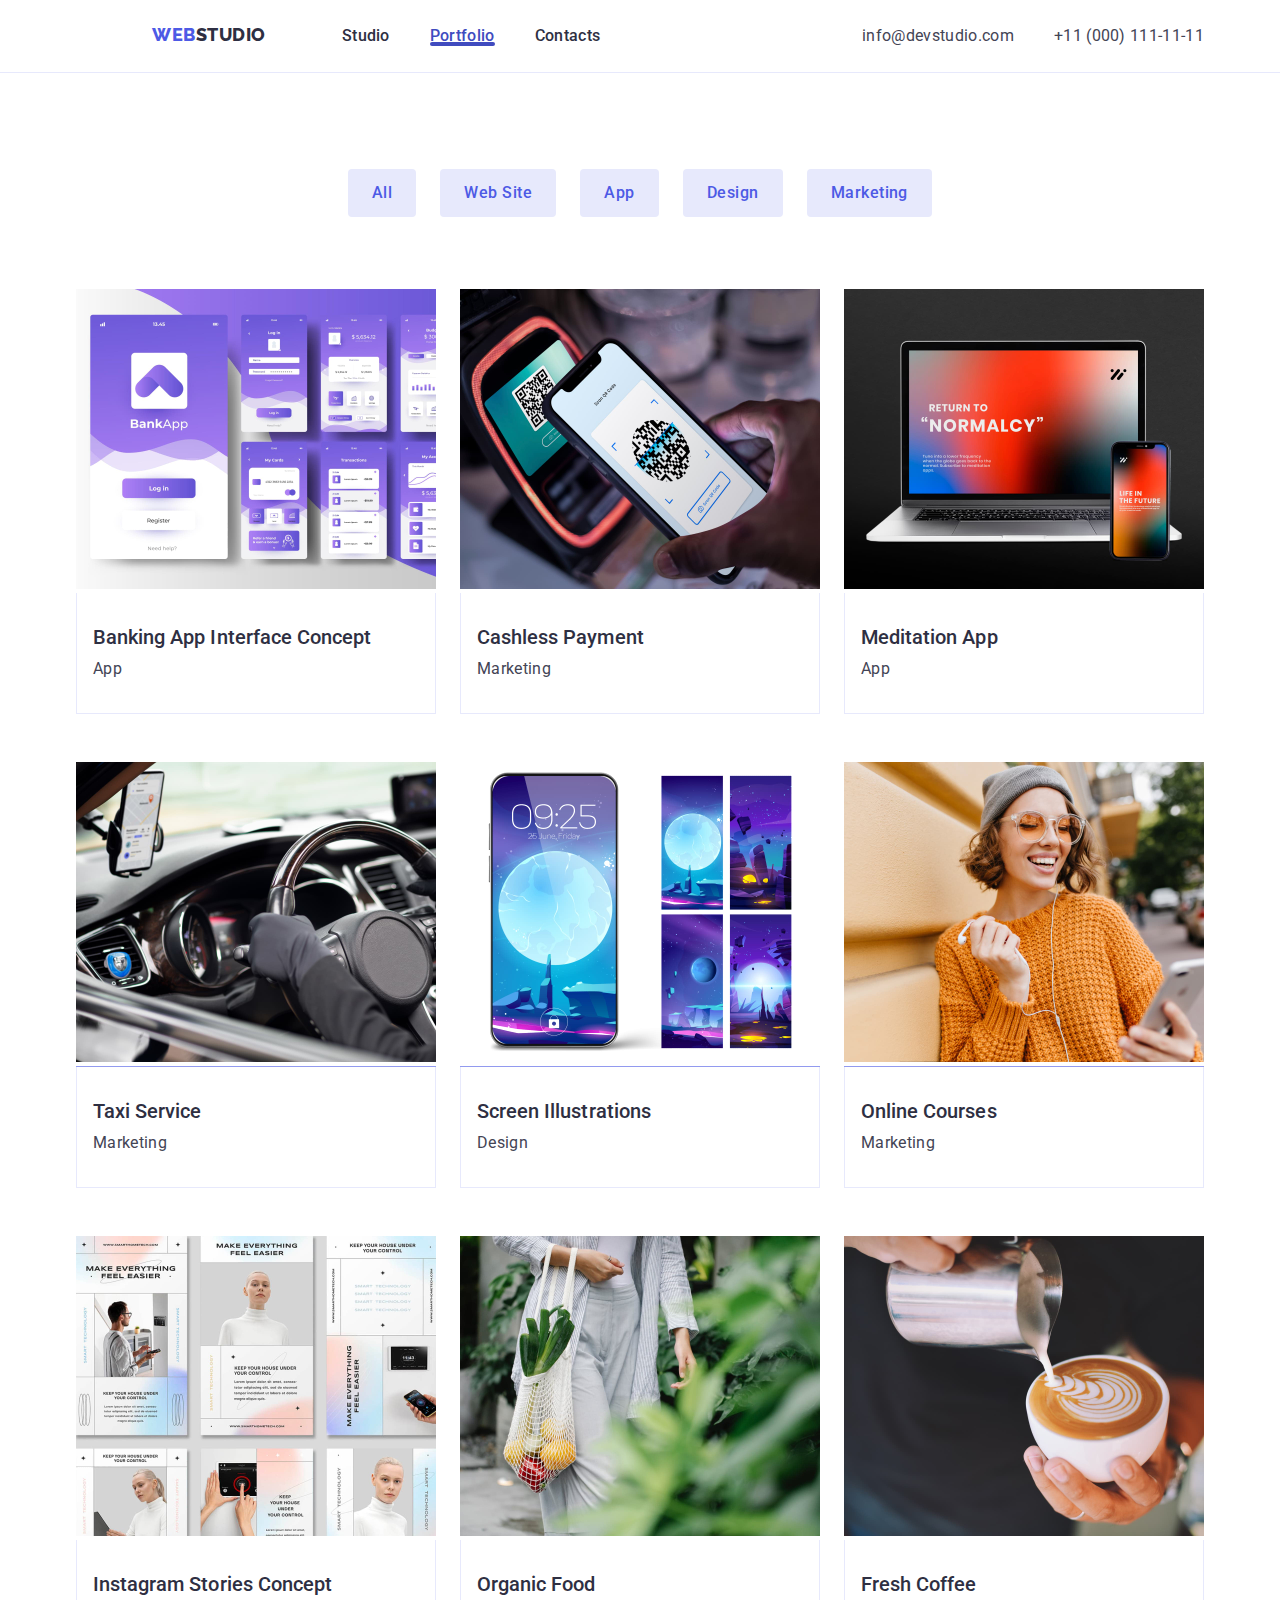
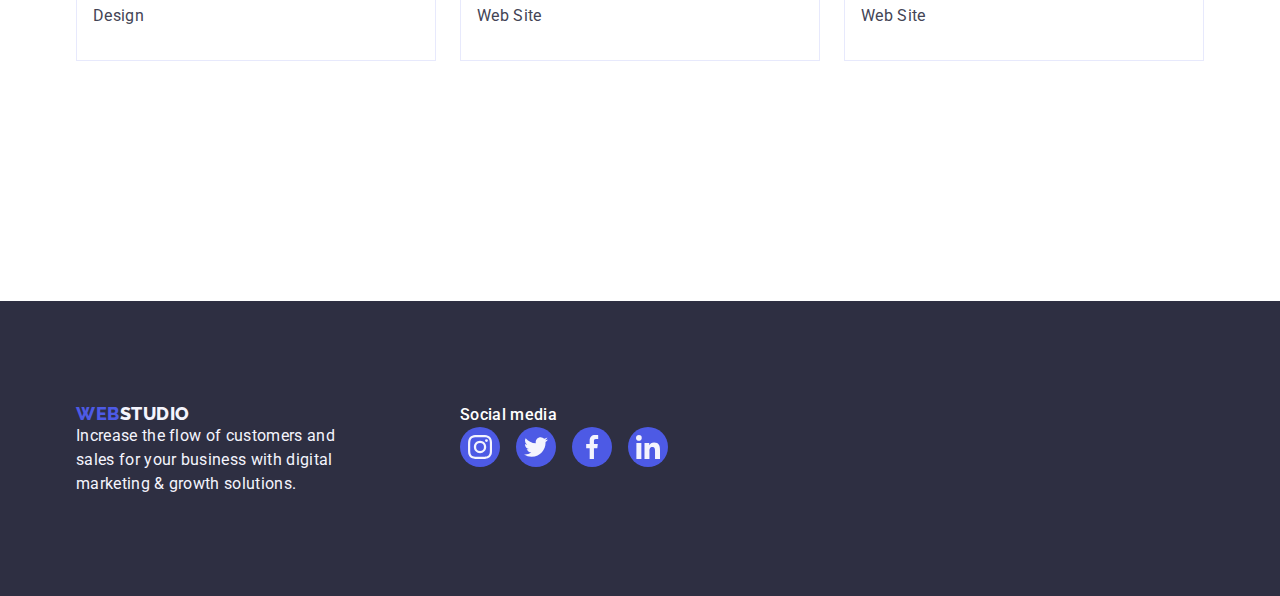
==== commit edbb7b3a: "portfolio.html" ====
--- a/portfolio.html
+++ b/portfolio.html
@@ -90,168 +90,188 @@
               </a>
             </li>
             <li class="portfolio-main-list-section">
-              <img
-                src="images/portfolio/Cashless_payment.jpg"
-                alt="Cashless payment"
-                width="360"
-                height="300"
-              />
-              <div class="portfolio-main-list-card">
-                <h2 class="portfolio-main-list-text">Cashless Payment</h2>
-                <figure class="portfolio-main-list-description">
-                  Marketing
-                </figure>
-              </div>
-              <div class="portfolio-overlay">
-                <p class="portfolio-overlay-text">
-                  14 Stylish and User-Friendly App Design Concepts · Task
-                  Manager App · Calorie Tracker App · Exotic Fruit Ecommerce App
-                  · Cloud Storage App
-                </p>
-              </div>
-            </li>
-            <li class="portfolio-main-list-section">
-              <img
-                src="images/portfolio/Meditation_app.jpg"
-                alt="Meditation app"
-                width="360"
-                height="300"
-              />
-              <div class="portfolio-main-list-card">
-                <h2 class="portfolio-main-list-text">Meditation App</h2>
-                <figure class="portfolio-main-list-description">App</figure>
-              </div>
-              <div class="portfolio-overlay">
-                <p class="portfolio-overlay-text">
-                  14 Stylish and User-Friendly App Design Concepts · Task
-                  Manager App · Calorie Tracker App · Exotic Fruit Ecommerce App
-                  · Cloud Storage App
-                </p>
-              </div>
-            </li>
-            <li class="portfolio-main-list-section">
-              <img
-                src="images/portfolio/Taxi_service.jpg"
-                alt="Taxi service"
-                width="360"
-                height="300"
-              />
-              <div class="portfolio-main-list-card">
-                <h2 class="portfolio-main-list-text">Taxi Service</h2>
-                <figure class="portfolio-main-list-description">
-                  Marketing
-                </figure>
-              </div>
-              <div class="portfolio-overlay">
-                <p class="portfolio-overlay-text">
-                  14 Stylish and User-Friendly App Design Concepts · Task
-                  Manager App · Calorie Tracker App · Exotic Fruit Ecommerce App
-                  · Cloud Storage App
-                </p>
-              </div>
-            </li>
-            <li class="portfolio-main-list-section">
-              <img
-                src="images/portfolio/Screen_ilustrations.jpg"
-                alt="Screen Illustrations"
-                width="360"
-                height="300"
-              />
-              <div class="portfolio-main-list-card">
-                <h2 class="portfolio-main-list-text">Screen Illustrations</h2>
-                <figure class="portfolio-main-list-description">Design</figure>
-              </div>
-              <div class="portfolio-overlay">
-                <p class="portfolio-overlay-text">
-                  14 Stylish and User-Friendly App Design Concepts · Task
-                  Manager App · Calorie Tracker App · Exotic Fruit Ecommerce App
-                  · Cloud Storage App
-                </p>
-              </div>
-            </li>
-            <li class="portfolio-main-list-section">
-              <img
-                src="images/portfolio/Online_courses.jpg"
-                alt="Smiling girl"
-                width="360"
-                height="300"
-              />
-              <div class="portfolio-main-list-card">
-                <h2 class="portfolio-main-list-text">Online Courses</h2>
-                <figure class="portfolio-main-list-description">
-                  Marketing
-                </figure>
-              </div>
-              <div class="portfolio-overlay">
-                <p class="portfolio-overlay-text">
-                  14 Stylish and User-Friendly App Design Concepts · Task
-                  Manager App · Calorie Tracker App · Exotic Fruit Ecommerce App
-                  · Cloud Storage App
-                </p>
-              </div>
-            </li>
-            <li class="portfolio-main-list-section">
-              <img
-                src="images/portfolio/Instagram_stories.jpg"
-                alt="Instagram stories Concept"
-                width="360"
-                height="300"
-              />
-              <div class="portfolio-main-list-card">
-                <h2 class="portfolio-main-list-text">
-                  Instagram Stories Concept
-                </h2>
-                <figure class="portfolio-main-list-description">Design</figure>
-              </div>
-              <div class="portfolio-overlay">
-                <p class="portfolio-overlay-text">
-                  14 Stylish and User-Friendly App Design Concepts · Task
-                  Manager App · Calorie Tracker App · Exotic Fruit Ecommerce App
-                  · Cloud Storage App
-                </p>
-              </div>
-            </li>
-            <li class="portfolio-main-list-section">
-              <img
-                src="images/portfolio/Organic_food.jpg"
-                alt="Organic Food"
-                width="360"
-                height="300"
-              />
-              <div class="portfolio-main-list-card">
-                <h2 class="portfolio-main-list-text">Organic Food</h2>
-                <figure class="portfolio-main-list-description">
-                  Web Site
-                </figure>
-              </div>
-              <div class="portfolio-overlay">
-                <p class="portfolio-overlay-text">
-                  14 Stylish and User-Friendly App Design Concepts · Task
-                  Manager App · Calorie Tracker App · Exotic Fruit Ecommerce App
-                  · Cloud Storage App
-                </p>
-              </div>
-            </li>
-            <li class="portfolio-main-list-section">
-              <img
-                src="images/portfolio/Fresh_coffee.jpg"
-                alt="Coffee"
-                width="360"
-                height="300"
-              />
-              <div class="portfolio-main-list-card">
-                <h2 class="portfolio-main-list-text">Fresh Coffee</h2>
-                <figure class="portfolio-main-list-description">
-                  Web Site
-                </figure>
-              </div>
-              <div class="portfolio-overlay">
-                <p class="portfolio-overlay-text">
-                  14 Stylish and User-Friendly App Design Concepts · Task
-                  Manager App · Calorie Tracker App · Exotic Fruit Ecommerce App
-                  · Cloud Storage App
-                </p>
-              </div>
+              <a href="" class="link portfolio-main-list-link">
+                <div class="portfolio-overlay">
+                  <img
+                    src="images/portfolio/Cashless_payment.jpg"
+                    alt="Cashless payment"
+                    width="360"
+                    height="300"
+                  />
+                  <p class="portfolio-overlay-text">
+                    14 Stylish and User-Friendly App Design Concepts · Task
+                    Manager App · Calorie Tracker App · Exotic Fruit Ecommerce
+                    App · Cloud Storage App
+                  </p>
+                </div>
+                <div class="portfolio-main-list-card">
+                  <h2 class="portfolio-main-list-text">Cashless Payment</h2>
+                  <figure class="portfolio-main-list-description">
+                    Marketing
+                  </figure>
+                </div>
+              </a>
+            </li>
+            <li class="portfolio-main-list-section">
+              <a href="" class="link portfolio-main-list-link">
+                <div class="portfolio-overlay">
+                  <img
+                    src="images/portfolio/Meditation_app.jpg"
+                    alt="Meditation app"
+                    width="360"
+                    height="300"
+                  />
+                  <p class="portfolio-overlay-text">
+                    14 Stylish and User-Friendly App Design Concepts · Task
+                    Manager App · Calorie Tracker App · Exotic Fruit Ecommerce
+                    App · Cloud Storage App
+                  </p>
+                </div>
+                <div class="portfolio-main-list-card">
+                  <h2 class="portfolio-main-list-text">Meditation App</h2>
+                  <figure class="portfolio-main-list-description">App</figure>
+                </div>
+              </a>
+            </li>
+            <li class="portfolio-main-list-section">
+              <a href="" class="link portfolio-main-list-link">
+                <div class="portfolio-overlay">
+                  <img
+                    src="images/portfolio/Taxi_service.jpg"
+                    alt="Taxi service"
+                    width="360"
+                    height="300"
+                  />
+                  <p class="portfolio-overlay-text">
+                    14 Stylish and User-Friendly App Design Concepts · Task
+                    Manager App · Calorie Tracker App · Exotic Fruit Ecommerce
+                    App · Cloud Storage App
+                  </p>
+                </div>
+                <div class="portfolio-main-list-card">
+                  <h2 class="portfolio-main-list-text">Taxi Service</h2>
+                  <figure class="portfolio-main-list-description">
+                    Marketing
+                  </figure>
+                </div>
+              </a>
+            </li>
+            <li class="portfolio-main-list-section">
+              <a href="" class="link portfolio-main-list-link">
+                <div class="portfolio-overlay">
+                  <img
+                    src="images/portfolio/Screen_ilustrations.jpg"
+                    alt="Screen Illustrations"
+                    width="360"
+                    height="300"
+                  />
+                  <p class="portfolio-overlay-text">
+                    14 Stylish and User-Friendly App Design Concepts · Task
+                    Manager App · Calorie Tracker App · Exotic Fruit Ecommerce
+                    App · Cloud Storage App
+                  </p>
+                </div>
+                <div class="portfolio-main-list-card">
+                  <h2 class="portfolio-main-list-text">Screen Illustrations</h2>
+                  <figure class="portfolio-main-list-description">
+                    Design
+                  </figure>
+                </div>
+              </a>
+            </li>
+            <li class="portfolio-main-list-section">
+              <a href="" class="link portfolio-main-list-link">
+                <div class="portfolio-overlay">
+                  <img
+                    src="images/portfolio/Online_courses.jpg"
+                    alt="Smiling girl"
+                    width="360"
+                    height="300"
+                  />
+                  <p class="portfolio-overlay-text">
+                    14 Stylish and User-Friendly App Design Concepts · Task
+                    Manager App · Calorie Tracker App · Exotic Fruit Ecommerce
+                    App · Cloud Storage App
+                  </p>
+                </div>
+                <div class="portfolio-main-list-card">
+                  <h2 class="portfolio-main-list-text">Online Courses</h2>
+                  <figure class="portfolio-main-list-description">
+                    Marketing
+                  </figure>
+                </div>
+              </a>
+            </li>
+            <li class="portfolio-main-list-section">
+              <a href="" class="link portfolio-main-list-link">
+                <div class="portfolio-overlay">
+                  <img
+                    src="images/portfolio/Instagram_stories.jpg"
+                    alt="Instagram stories Concept"
+                    width="360"
+                    height="300"
+                  />
+                  <p class="portfolio-overlay-text">
+                    14 Stylish and User-Friendly App Design Concepts · Task
+                    Manager App · Calorie Tracker App · Exotic Fruit Ecommerce
+                    App · Cloud Storage App
+                  </p>
+                </div>
+                <div class="portfolio-main-list-card">
+                  <h2 class="portfolio-main-list-text">
+                    Instagram Stories Concept
+                  </h2>
+                  <figure class="portfolio-main-list-description">
+                    Design
+                  </figure>
+                </div>
+              </a>
+            </li>
+            <li class="portfolio-main-list-section">
+              <a href="" class="link portfolio-main-list-link">
+                <div class="portfolio-overlay">
+                  <img
+                    src="images/portfolio/Organic_food.jpg"
+                    alt="Organic Food"
+                    width="360"
+                    height="300"
+                  />
+                  <p class="portfolio-overlay-text">
+                    14 Stylish and User-Friendly App Design Concepts · Task
+                    Manager App · Calorie Tracker App · Exotic Fruit Ecommerce
+                    App · Cloud Storage App
+                  </p>
+                </div>
+                <div class="portfolio-main-list-card">
+                  <h2 class="portfolio-main-list-text">Organic Food</h2>
+                  <figure class="portfolio-main-list-description">
+                    Web Site
+                  </figure>
+                </div>
+              </a>
+            </li>
+            <li class="portfolio-main-list-section">
+              <a href="" class="link portfolio-main-list-link">
+                <div class="portfolio-overlay">
+                  <img
+                    src="images/portfolio/Fresh_coffee.jpg"
+                    alt="Coffee"
+                    width="360"
+                    height="300"
+                  />
+                  <p class="portfolio-overlay-text">
+                    14 Stylish and User-Friendly App Design Concepts · Task
+                    Manager App · Calorie Tracker App · Exotic Fruit Ecommerce
+                    App · Cloud Storage App
+                  </p>
+                </div>
+                <div class="portfolio-main-list-card">
+                  <h2 class="portfolio-main-list-text">Fresh Coffee</h2>
+                  <figure class="portfolio-main-list-description">
+                    Web Site
+                  </figure>
+                </div>
+              </a>
             </li>
           </ul>
         </div>
--- a/css/styles.css
+++ b/css/styles.css
@@ -523,13 +523,19 @@
   width: 360px;
 }
 
-.portfolio-main-list-link:hover,
+.portfolio-main-list-link:hover {
+  box-shadow: 0px 2px 1px 0px rgba(46, 47, 66, 0.08),
+    0px 1px 1px 0px rgba(46, 47, 66, 0.16),
+    0px 1px 6px 0px rgba(46, 47, 66, 0.08);
+  cursor: pointer;
+}
 .portfolio-main-list-link:focus {
   box-shadow: 0px 2px 1px 0px rgba(46, 47, 66, 0.08),
     0px 1px 1px 0px rgba(46, 47, 66, 0.16),
     0px 1px 6px 0px rgba(46, 47, 66, 0.08);
-  cursor: pointer;
-}
+  transform: translateY(0%);
+}
+
 .portfolio-main-list-link {
   transition-property: box-shadow;
   transition-timing-function: cubic-bezier(0.4, 0, 0.2, 1);
@@ -564,7 +570,7 @@
   transition-timing-function: cubic-bezier(0.4, 0, 0.2, 1);
   transition-duration: 250ms;
   transform: translatey(100%);
-  padding: 40px 32px 0 32px;
+  padding: 40px 32px;
 }
 
 .portfolio-main-list-link:hover .portfolio-overlay-text,
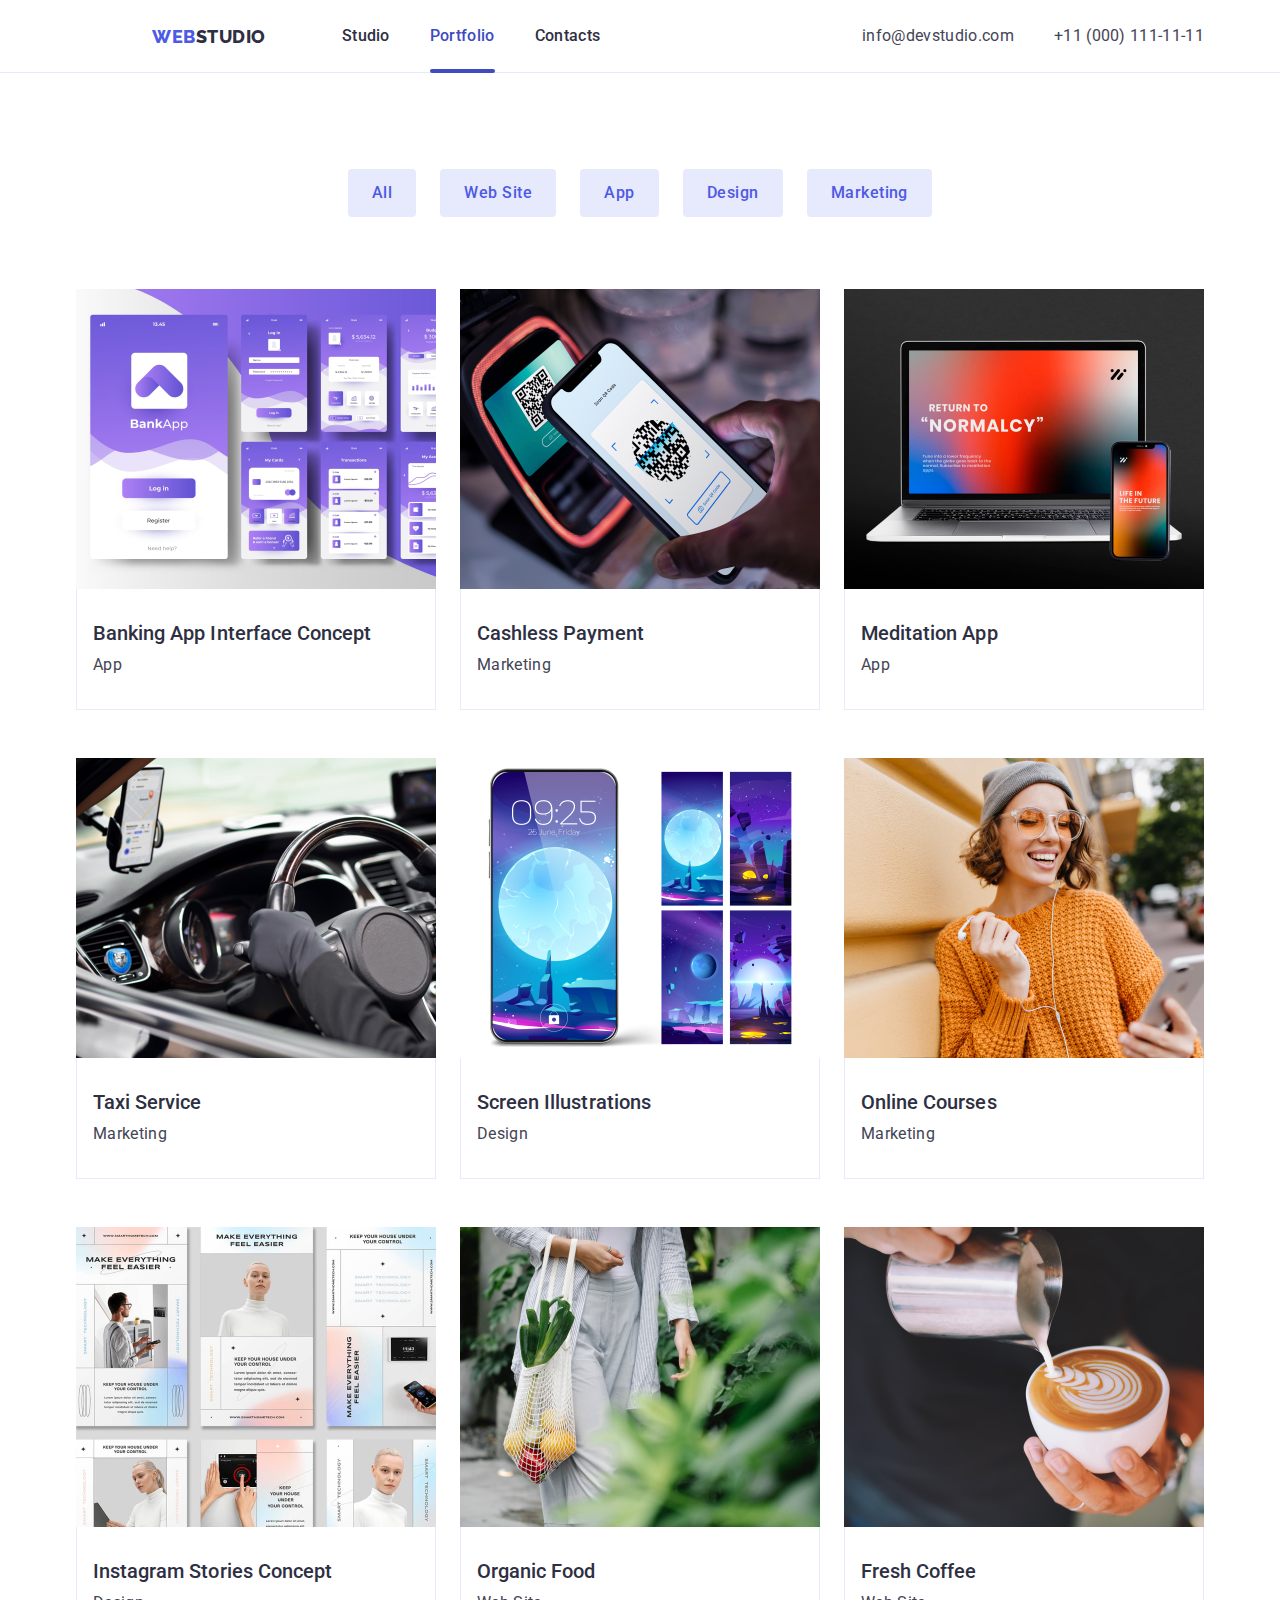
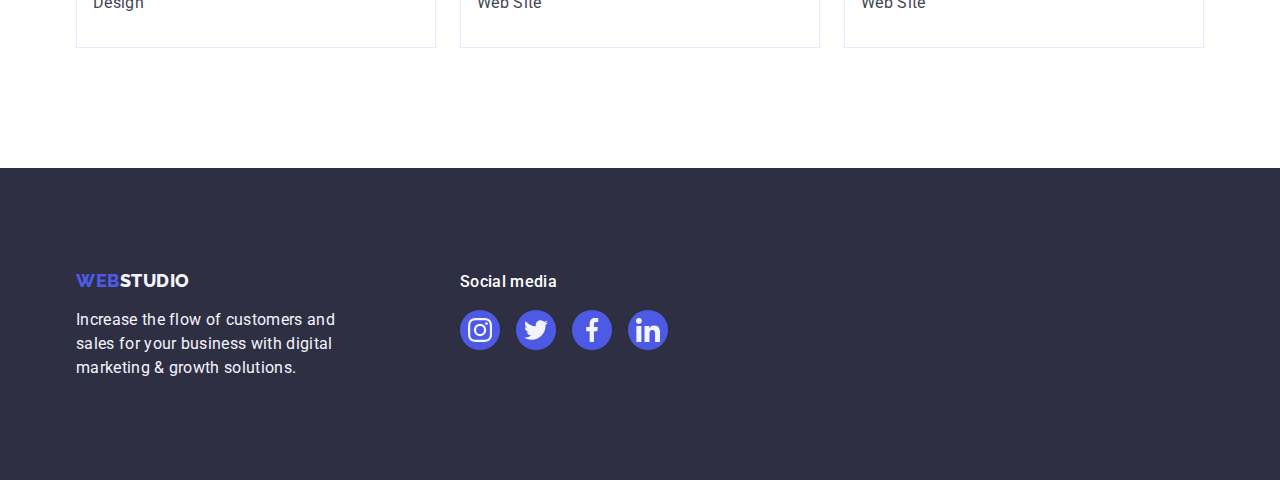
==== commit 9e265eff: "Index/portfolio/styles" ====
--- a/portfolio.html
+++ b/portfolio.html
@@ -72,6 +72,7 @@
                   <img
                     src="images/portfolio/Banking_app.jpg"
                     alt="Banging app interface"
+                    class="portfolio-main-image-block"
                     width="360"
                     height="300"
                   />
@@ -95,6 +96,7 @@
                   <img
                     src="images/portfolio/Cashless_payment.jpg"
                     alt="Cashless payment"
+                    class="portfolio-main-image-block"
                     width="360"
                     height="300"
                   />
@@ -118,6 +120,7 @@
                   <img
                     src="images/portfolio/Meditation_app.jpg"
                     alt="Meditation app"
+                    class="portfolio-main-image-block"
                     width="360"
                     height="300"
                   />
@@ -139,6 +142,7 @@
                   <img
                     src="images/portfolio/Taxi_service.jpg"
                     alt="Taxi service"
+                    class="portfolio-main-image-block"
                     width="360"
                     height="300"
                   />
@@ -162,6 +166,7 @@
                   <img
                     src="images/portfolio/Screen_ilustrations.jpg"
                     alt="Screen Illustrations"
+                    class="portfolio-main-image-block"
                     width="360"
                     height="300"
                   />
@@ -185,6 +190,7 @@
                   <img
                     src="images/portfolio/Online_courses.jpg"
                     alt="Smiling girl"
+                    class="portfolio-main-image-block"
                     width="360"
                     height="300"
                   />
@@ -208,6 +214,7 @@
                   <img
                     src="images/portfolio/Instagram_stories.jpg"
                     alt="Instagram stories Concept"
+                    class="portfolio-main-image-block"
                     width="360"
                     height="300"
                   />
@@ -233,6 +240,7 @@
                   <img
                     src="images/portfolio/Organic_food.jpg"
                     alt="Organic Food"
+                    class="portfolio-main-image-block"
                     width="360"
                     height="300"
                   />
@@ -256,6 +264,7 @@
                   <img
                     src="images/portfolio/Fresh_coffee.jpg"
                     alt="Coffee"
+                    class="portfolio-main-image-block"
                     width="360"
                     height="300"
                   />
@@ -289,7 +298,7 @@
           </p>
         </div>
         <div class="footer-container-social">
-          <h3 class="footer-container-social-h3">social media</h3>
+          <h3 class="footer-container-social-h3">Social media</h3>
           <ul class="footer-container-social-icon">
             <li class="list">
               <a class="footer-container-social-icon-link" href="#0">
--- a/css/styles.css
+++ b/css/styles.css
@@ -28,6 +28,7 @@
 .link {
   text-decoration: none;
   list-style-type: none;
+  display: block;
 }
 
 .container {
@@ -48,7 +49,6 @@
 .header {
   border-bottom: 1px solid var(--cornflower);
   background: var(--white);
-  max-width: 1440px;
   margin: auto;
 }
 
@@ -65,7 +65,8 @@
 .navigation {
   display: flex;
   flex-direction: row;
-  padding: 24px 0 24px 76px;
+  align-items: center;
+  padding: 0 0 0 76px;
 }
 
 .navigation-list {
@@ -109,6 +110,7 @@
   line-height: 1.5;
   list-style-type: none;
   letter-spacing: 0.32px;
+  padding: 24px 0;
   transition-property: color;
   transition-timing-function: cubic-bezier(0.4, 0, 0.2, 1);
   transition-duration: 250ms;
@@ -157,11 +159,10 @@
   display: flex;
   justify-content: center;
   align-items: center;
-  max-width: 1440px;
   margin: auto;
 }
 .main > .section {
-  padding: 120px 0px 0 0px;
+  margin: 120px 0px 0 0px;
 }
 
 .main > .section:first-child {
@@ -230,7 +231,7 @@
   font-weight: 500;
   line-height: 1.143;
   letter-spacing: 0.03em;
-  margin-bottom: 8px;
+  margin: 8px 0;
   text-transform: capitalize;
 }
 
@@ -253,21 +254,19 @@
   border-radius: 4px;
   background: var(--cloud);
   padding: 24px 100px;
-}
-
-/* ##### SECOND SECTION EDN ##### */
+  display: block;
+}
+
+/* ##### SECOND SECTION END ##### */
 
 /* ##### THIRD/FOURTH SECTION ##### */
-.main > .section:nth-child(3) {
-  padding-bottom: 120px;
-}
 
 .main > .section:nth-child(4) {
   background: var(--cloud, #f4f4fd);
-  padding-bottom: 120px;
+  padding: 120px 0;
 }
 .main > .section:nth-child(5) {
-  padding-bottom: 120px;
+  margin: 120px;
 }
 
 .main-texth2 {
@@ -369,11 +368,12 @@
 .footer .logo-footer {
   color: var(--cloud);
   font-weight: 800;
+  display: flex;
+  margin-bottom: 17.5px;
 }
 .footer {
   background: var(--navyblue);
-  padding-top: 101.5px;
-  max-width: 1440px;
+  padding: 101.5px 0 100px 0;
   margin: auto;
 }
 
@@ -387,7 +387,7 @@
   height: 72px;
 }
 .footer-container-logo {
-  padding-right: 120px;
+  margin-right: 120px;
 }
 
 .footer-container-social {
@@ -402,6 +402,8 @@
   line-height: 24px;
   letter-spacing: 0.32px;
   color: var(--white);
+  display: flex;
+  margin-bottom: 16px;
 }
 .footer-container-social-h3::first-letter {
   text-transform: uppercase;
@@ -409,7 +411,6 @@
 
 .footer > .container {
   display: flex;
-  padding-bottom: 100px;
 }
 .footer-container-social-icon {
   display: flex;
@@ -444,7 +445,7 @@
   justify-content: center;
   flex-wrap: wrap;
   gap: 24px;
-  padding: 96px 0 72px 0;
+  margin: 96px 0 72px 0;
 }
 
 .search-btn {
@@ -498,7 +499,10 @@
   flex-wrap: wrap;
   column-gap: 24px;
   row-gap: 48px;
-  padding-bottom: 120px;
+}
+
+.main-portfolio > .main-portfolio-section{
+  margin-bottom: 120px;
 }
 
 .portfolio-main-list-text {
@@ -540,6 +544,9 @@
   transition-property: box-shadow;
   transition-timing-function: cubic-bezier(0.4, 0, 0.2, 1);
   transition-duration: 250ms;
+}
+.portfolio-main-image-block{
+  display: block;
 }
 
 .portfolio-main-list-card {
@@ -582,10 +589,11 @@
 /* ##### MODAL #####*/
 .modal-window {
   position: fixed;
+  top: 0;
   left: 0;
-  top: 0;
+  inset: 0 0 auto;
   width: 100%;
-  height: 100%;
+  min-height: 100vh;
   display: flex;
   justify-content: center;
   align-items: center;
@@ -603,34 +611,48 @@
 }
 
 .modal-body {
+  position: absolute;
   background-color: var(--dairy);
   width: 408px;
-  height: 584px;
+  min-height: 584px;
+  top: 50%;
+  left: 50%;
+  transform: translate(-50%, -50%) scale(1);
   border-radius: 4px;
   box-shadow: 0px 2px 1px 0px rgba(0, 0, 0, 0.2),
     0px 1px 3px 0px rgba(0, 0, 0, 0.12), 0px 1px 1px 0px rgba(0, 0, 0, 0.14);
+  transition: transform 250ms cubic-bezier(0.4, 0, 0.2, 1);
 }
 .modal-close {
-  background: none;
-  display: flex;
-  justify-content: center;
-  align-items: center;
-  border: none;
-  position: relative;
-  top: 36px;
-  left: calc(100% - 36px);
-}
-.modal-close-bg {
+  display: flex;
+  justify-content: center;
+  align-items: center;
+  border-radius: 50%;
+  border: 1px solid rgba(0, 0, 0, 0.1);
+  background-color: var(--cornflower);
+  position: absolute;
+  fill: var(--navyblue);
+  top: 24px;
+  right: 24px;
   width: 24px;
   height: 24px;
-  z-index: 1;
-  position: absolute;
-}
+  cursor: pointer;
+  transition: background-color 250ms cubic-bezier(0.4, 0, 0.2, 1),
+    border 250ms cubic-bezier(0.4, 0, 0.2, 1);
+}
+
+.modal-close:hover,
+.modal-close:focus {
+  background-color: var(--ocean);
+  border: none;
+  fill: #ffffff;
+}
+
 .modal-close-x {
-  fill: var(--navyblue);
   width: 8px;
   height: 8px;
-  z-index: 2;
   position: absolute;
-}
+  transition: fill 250ms cubic-bezier(0.4, 0, 0.2, 1);
+}
+
 /* ##### END-MODAL #####*/
